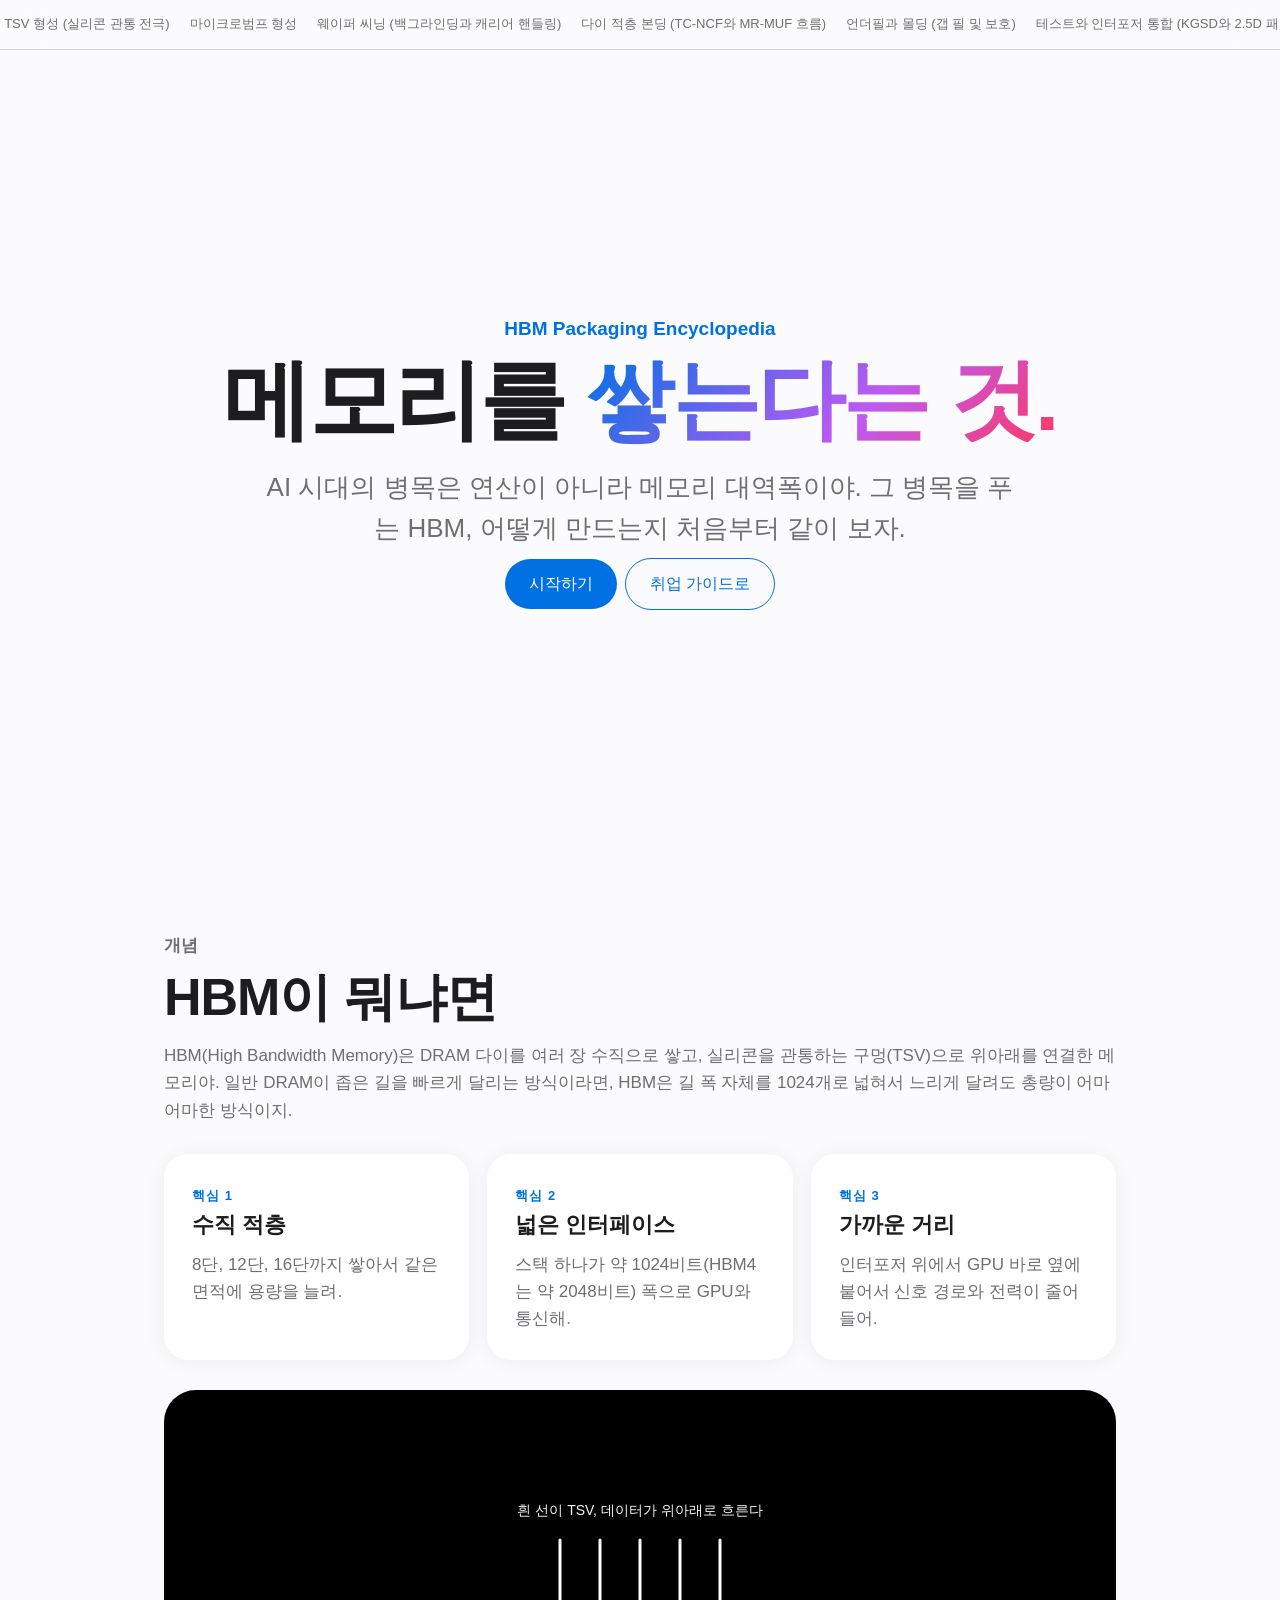
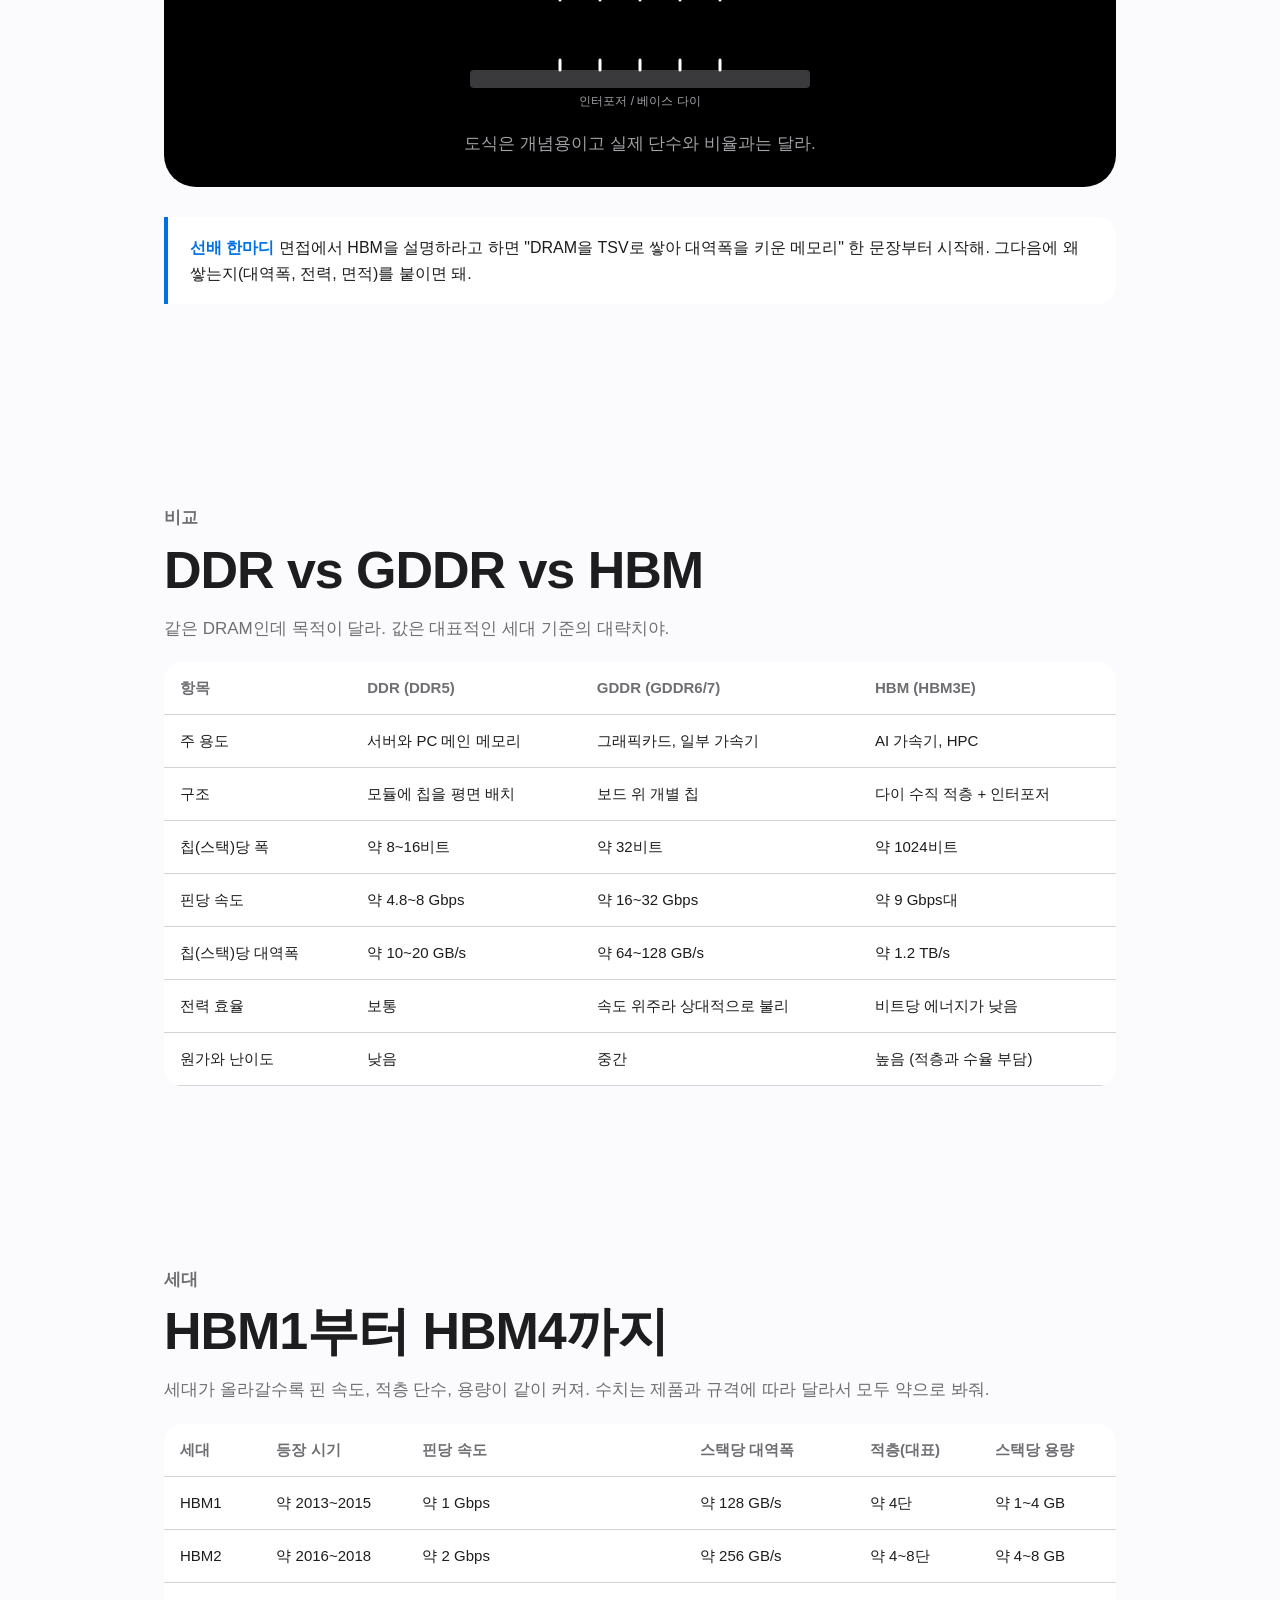
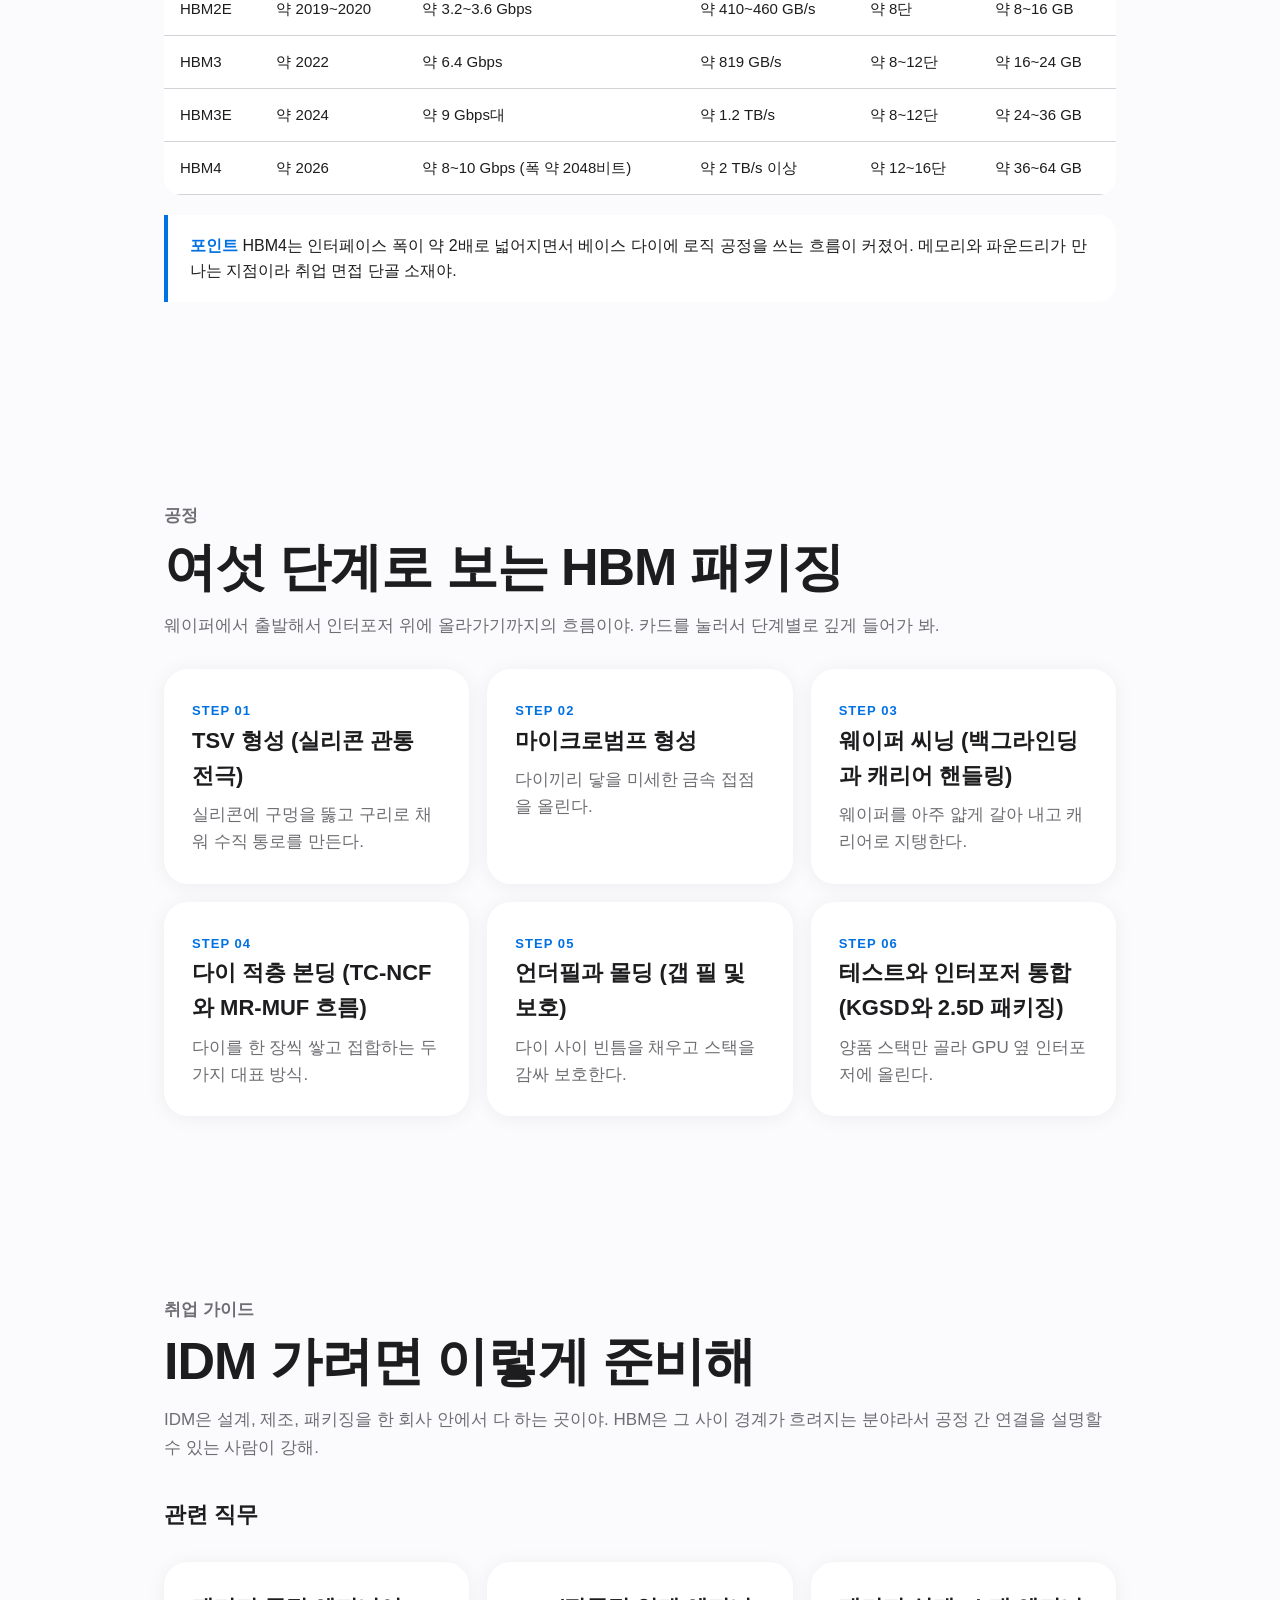
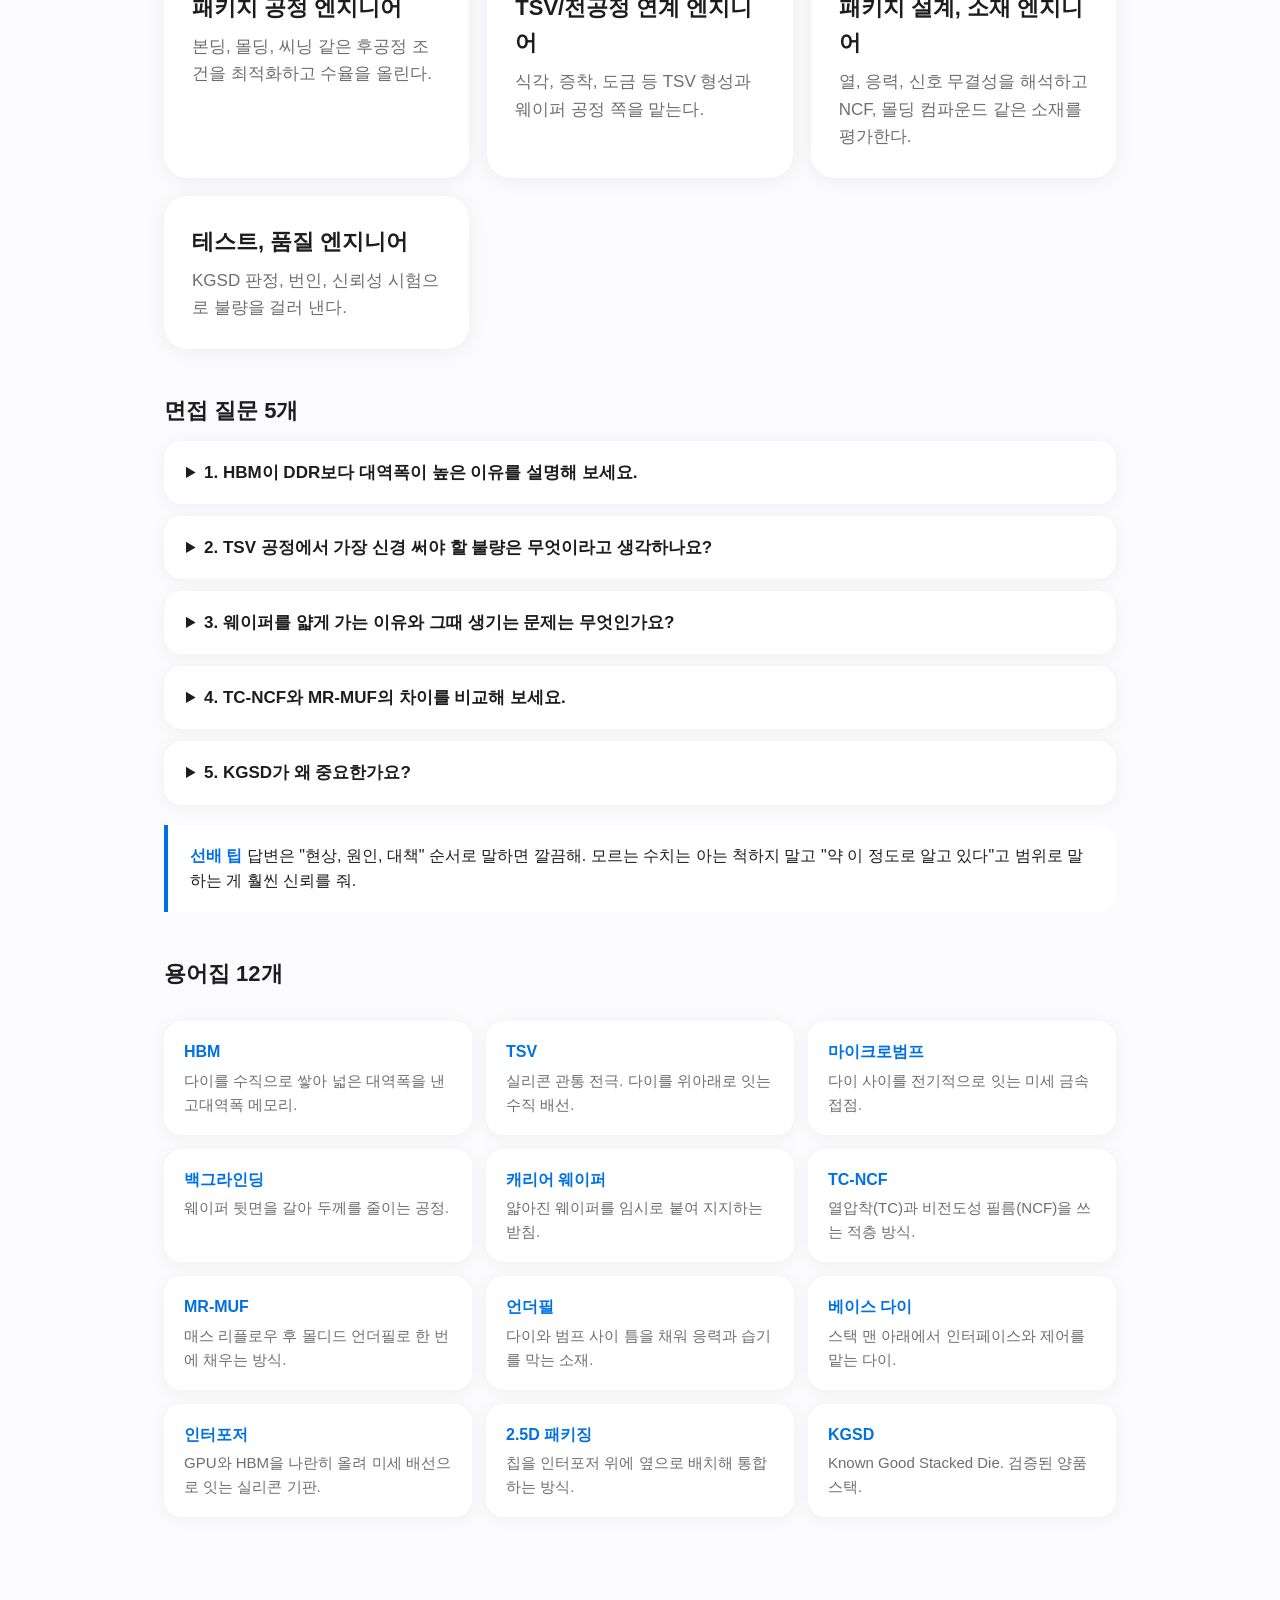
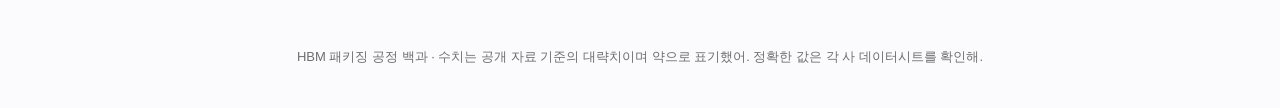
==== index.html @ b0bae5c9 "HBM 반도체 백과사전: 메인 + 공정 6개 상세페이지(애니메이션 포함) Co-Authored-By: Claude Sonnet 5.5 <noreply@anthropic.com>" ====
<!DOCTYPE html>
<html lang="ko">
<head>
<meta charset="utf-8">
<meta name="viewport" content="width=device-width,initial-scale=1">
<title>HBM 패키징 공정 백과</title>
<meta name="description" content="HBM이 무엇인지, 어떻게 쌓고 연결하는지 선배가 설명하듯 풀어 쓴 IDM 취업 준비 가이드">
<link rel="stylesheet" href="style.css">
<style>
.die{animation:drop 6s var(--ease) infinite;opacity:0}
.die.d1{animation-delay:.2s}.die.d2{animation-delay:.9s}.die.d3{animation-delay:1.6s}.die.d4{animation-delay:2.3s}
@keyframes drop{0%{transform:translateY(-70px);opacity:0}12%{opacity:1}28%{transform:translateY(0);opacity:1}85%{transform:translateY(0);opacity:1}100%{transform:translateY(0);opacity:0}}
.tsv{stroke-dasharray:60;animation:flow 2s linear infinite}
@keyframes flow{to{stroke-dashoffset:-120}}
.small{font-size:14px;color:var(--sub);margin-top:10px}
dl.gloss{display:grid;grid-template-columns:repeat(auto-fit,minmax(280px,1fr));gap:14px;margin-top:30px}
dl.gloss div{background:var(--card);border-radius:18px;padding:18px 20px;box-shadow:0 2px 16px rgba(0,0,0,.05)}
dt{font-weight:700;color:var(--blue);margin-bottom:4px}dd{color:var(--sub);font-size:15px}
details{background:var(--card);border-radius:18px;padding:18px 22px;margin-top:12px;box-shadow:0 2px 16px rgba(0,0,0,.05)}
summary{font-weight:600;cursor:pointer;font-size:17px}
details p{margin-top:10px}
.tbl{overflow-x:auto}
</style>
<noscript><style>.reveal{opacity:1!important;transform:none!important}</style></noscript>
</head>
<body>
<nav class="top">
<a href="index.html" class="on">홈</a>
<a href="#process" title="상세 페이지 준비 중">TSV 형성 (실리콘 관통 전극)</a>
<a href="#process" title="상세 페이지 준비 중">마이크로범프 형성</a>
<a href="#process" title="상세 페이지 준비 중">웨이퍼 씨닝 (백그라인딩과 캐리어 핸들링)</a>
<a href="#process" title="상세 페이지 준비 중">다이 적층 본딩 (TC-NCF와 MR-MUF 흐름)</a>
<a href="#process" title="상세 페이지 준비 중">언더필과 몰딩 (갭 필 및 보호)</a>
<a href="#process" title="상세 페이지 준비 중">테스트와 인터포저 통합 (KGSD와 2.5D 패키징)</a>
</nav>

<header class="hero">
<p class="eyebrow">HBM Packaging Encyclopedia</p>
<h1>메모리를 <span class="grad">쌓는다는 것.</span></h1>
<p class="lead">AI 시대의 병목은 연산이 아니라 메모리 대역폭이야. 그 병목을 푸는 HBM, 어떻게 만드는지 처음부터 같이 보자.</p>
<p><a class="btn" href="#concept">시작하기</a><a class="btn ghost" href="#jobs">취업 가이드로</a></p>
</header>

<section class="blk reveal" id="concept">
<p class="eyebrow">개념</p>
<h2>HBM이 뭐냐면</h2>
<p>HBM(High Bandwidth Memory)은 DRAM 다이를 여러 장 수직으로 쌓고, 실리콘을 관통하는 구멍(TSV)으로 위아래를 연결한 메모리야. 일반 DRAM이 좁은 길을 빠르게 달리는 방식이라면, HBM은 길 폭 자체를 1024개로 넓혀서 느리게 달려도 총량이 어마어마한 방식이지.</p>
<div class="grid">
<div class="card"><span class="num">핵심 1</span><h3>수직 적층</h3><p>8단, 12단, 16단까지 쌓아서 같은 면적에 용량을 늘려.</p></div>
<div class="card"><span class="num">핵심 2</span><h3>넓은 인터페이스</h3><p>스택 하나가 약 1024비트(HBM4는 약 2048비트) 폭으로 GPU와 통신해.</p></div>
<div class="card"><span class="num">핵심 3</span><h3>가까운 거리</h3><p>인터포저 위에서 GPU 바로 옆에 붙어서 신호 경로와 전력이 줄어들어.</p></div>
</div>

<div class="stage reveal" aria-label="DRAM 다이가 쌓이는 애니메이션">
<svg viewBox="0 0 420 300" width="420" role="img">
<defs><linearGradient id="g" x1="0" x2="1"><stop offset="0" stop-color="#0071e3"/><stop offset=".6" stop-color="#bf5af2"/><stop offset="1" stop-color="#ff375f"/></linearGradient></defs>
<rect x="40" y="250" width="340" height="18" rx="4" fill="#3a3a3c"/>
<text x="210" y="285" fill="#a1a1a6" font-size="12" text-anchor="middle">인터포저 / 베이스 다이</text>
<g>
<rect class="die d1" x="70" y="216" width="280" height="26" rx="5" fill="url(#g)" opacity=".95"/>
<rect class="die d2" x="70" y="184" width="280" height="26" rx="5" fill="url(#g)" opacity=".85"/>
<rect class="die d3" x="70" y="152" width="280" height="26" rx="5" fill="url(#g)" opacity=".75"/>
<rect class="die d4" x="70" y="120" width="280" height="26" rx="5" fill="url(#g)" opacity=".65"/>
</g>
<g stroke="#fff" stroke-width="3" stroke-linecap="round" fill="none">
<line class="tsv" x1="130" y1="120" x2="130" y2="250"/>
<line class="tsv" x1="170" y1="120" x2="170" y2="250"/>
<line class="tsv" x1="210" y1="120" x2="210" y2="250"/>
<line class="tsv" x1="250" y1="120" x2="250" y2="250"/>
<line class="tsv" x1="290" y1="120" x2="290" y2="250"/>
</g>
<text x="210" y="95" fill="#f5f5f7" font-size="14" text-anchor="middle">흰 선이 TSV, 데이터가 위아래로 흐른다</text>
</svg>
<p class="small" style="color:#a1a1a6">도식은 개념용이고 실제 단수와 비율과는 달라.</p>
</div>
<div class="tip"><b>선배 한마디</b> 면접에서 HBM을 설명하라고 하면 "DRAM을 TSV로 쌓아 대역폭을 키운 메모리" 한 문장부터 시작해. 그다음에 왜 쌓는지(대역폭, 전력, 면적)를 붙이면 돼.</div>
</section>

<section class="blk reveal">
<p class="eyebrow">비교</p>
<h2>DDR vs GDDR vs HBM</h2>
<p>같은 DRAM인데 목적이 달라. 값은 대표적인 세대 기준의 대략치야.</p>
<div class="tbl"><table>
<tr><th>항목</th><th>DDR (DDR5)</th><th>GDDR (GDDR6/7)</th><th>HBM (HBM3E)</th></tr>
<tr><td>주 용도</td><td>서버와 PC 메인 메모리</td><td>그래픽카드, 일부 가속기</td><td>AI 가속기, HPC</td></tr>
<tr><td>구조</td><td>모듈에 칩을 평면 배치</td><td>보드 위 개별 칩</td><td>다이 수직 적층 + 인터포저</td></tr>
<tr><td>칩(스택)당 폭</td><td>약 8~16비트</td><td>약 32비트</td><td>약 1024비트</td></tr>
<tr><td>핀당 속도</td><td>약 4.8~8 Gbps</td><td>약 16~32 Gbps</td><td>약 9 Gbps대</td></tr>
<tr><td>칩(스택)당 대역폭</td><td>약 10~20 GB/s</td><td>약 64~128 GB/s</td><td>약 1.2 TB/s</td></tr>
<tr><td>전력 효율</td><td>보통</td><td>속도 위주라 상대적으로 불리</td><td>비트당 에너지가 낮음</td></tr>
<tr><td>원가와 난이도</td><td>낮음</td><td>중간</td><td>높음 (적층과 수율 부담)</td></tr>
</table></div>
</section>

<section class="blk reveal">
<p class="eyebrow">세대</p>
<h2>HBM1부터 HBM4까지</h2>
<p>세대가 올라갈수록 핀 속도, 적층 단수, 용량이 같이 커져. 수치는 제품과 규격에 따라 달라서 모두 약으로 봐줘.</p>
<div class="tbl"><table>
<tr><th>세대</th><th>등장 시기</th><th>핀당 속도</th><th>스택당 대역폭</th><th>적층(대표)</th><th>스택당 용량</th></tr>
<tr><td>HBM1</td><td>약 2013~2015</td><td>약 1 Gbps</td><td>약 128 GB/s</td><td>약 4단</td><td>약 1~4 GB</td></tr>
<tr><td>HBM2</td><td>약 2016~2018</td><td>약 2 Gbps</td><td>약 256 GB/s</td><td>약 4~8단</td><td>약 4~8 GB</td></tr>
<tr><td>HBM2E</td><td>약 2019~2020</td><td>약 3.2~3.6 Gbps</td><td>약 410~460 GB/s</td><td>약 8단</td><td>약 8~16 GB</td></tr>
<tr><td>HBM3</td><td>약 2022</td><td>약 6.4 Gbps</td><td>약 819 GB/s</td><td>약 8~12단</td><td>약 16~24 GB</td></tr>
<tr><td>HBM3E</td><td>약 2024</td><td>약 9 Gbps대</td><td>약 1.2 TB/s</td><td>약 8~12단</td><td>약 24~36 GB</td></tr>
<tr><td>HBM4</td><td>약 2026</td><td>약 8~10 Gbps (폭 약 2048비트)</td><td>약 2 TB/s 이상</td><td>약 12~16단</td><td>약 36~64 GB</td></tr>
</table></div>
<div class="tip"><b>포인트</b> HBM4는 인터페이스 폭이 약 2배로 넓어지면서 베이스 다이에 로직 공정을 쓰는 흐름이 커졌어. 메모리와 파운드리가 만나는 지점이라 취업 면접 단골 소재야.</div>
</section>

<section class="blk reveal" id="process">
<p class="eyebrow">공정</p>
<h2>여섯 단계로 보는 HBM 패키징</h2>
<p>웨이퍼에서 출발해서 인터포저 위에 올라가기까지의 흐름이야. 카드를 눌러서 단계별로 깊게 들어가 봐.</p>
<div class="grid">
<a class="card" href="#process" title="상세 페이지 준비 중"><span class="num">STEP 01</span><h3>TSV 형성 (실리콘 관통 전극)</h3><p>실리콘에 구멍을 뚫고 구리로 채워 수직 통로를 만든다.</p></a>
<a class="card" href="#process" title="상세 페이지 준비 중"><span class="num">STEP 02</span><h3>마이크로범프 형성</h3><p>다이끼리 닿을 미세한 금속 접점을 올린다.</p></a>
<a class="card" href="#process" title="상세 페이지 준비 중"><span class="num">STEP 03</span><h3>웨이퍼 씨닝 (백그라인딩과 캐리어 핸들링)</h3><p>웨이퍼를 아주 얇게 갈아 내고 캐리어로 지탱한다.</p></a>
<a class="card" href="#process" title="상세 페이지 준비 중"><span class="num">STEP 04</span><h3>다이 적층 본딩 (TC-NCF와 MR-MUF 흐름)</h3><p>다이를 한 장씩 쌓고 접합하는 두 가지 대표 방식.</p></a>
<a class="card" href="#process" title="상세 페이지 준비 중"><span class="num">STEP 05</span><h3>언더필과 몰딩 (갭 필 및 보호)</h3><p>다이 사이 빈틈을 채우고 스택을 감싸 보호한다.</p></a>
<a class="card" href="#process" title="상세 페이지 준비 중"><span class="num">STEP 06</span><h3>테스트와 인터포저 통합 (KGSD와 2.5D 패키징)</h3><p>양품 스택만 골라 GPU 옆 인터포저에 올린다.</p></a>
</div>
</section>

<section class="blk reveal" id="jobs">
<p class="eyebrow">취업 가이드</p>
<h2>IDM 가려면 이렇게 준비해</h2>
<p>IDM은 설계, 제조, 패키징을 한 회사 안에서 다 하는 곳이야. HBM은 그 사이 경계가 흐려지는 분야라서 공정 간 연결을 설명할 수 있는 사람이 강해.</p>

<h3 style="margin-top:36px">관련 직무</h3>
<div class="grid">
<div class="card"><h3>패키지 공정 엔지니어</h3><p>본딩, 몰딩, 씨닝 같은 후공정 조건을 최적화하고 수율을 올린다.</p></div>
<div class="card"><h3>TSV/전공정 연계 엔지니어</h3><p>식각, 증착, 도금 등 TSV 형성과 웨이퍼 공정 쪽을 맡는다.</p></div>
<div class="card"><h3>패키지 설계, 소재 엔지니어</h3><p>열, 응력, 신호 무결성을 해석하고 NCF, 몰딩 컴파운드 같은 소재를 평가한다.</p></div>
<div class="card"><h3>테스트, 품질 엔지니어</h3><p>KGSD 판정, 번인, 신뢰성 시험으로 불량을 걸러 낸다.</p></div>
</div>

<h3 style="margin-top:44px">면접 질문 5개</h3>
<details><summary>1. HBM이 DDR보다 대역폭이 높은 이유를 설명해 보세요.</summary><p>핀당 속도를 올린 게 아니라 인터페이스 폭을 약 1024비트로 넓혔기 때문입니다. TSV로 다이를 수직 연결하고 인터포저로 프로세서 가까이 붙여 짧은 배선으로 넓은 폭을 낮은 전력에 구현합니다.</p></details>
<details><summary>2. TSV 공정에서 가장 신경 써야 할 불량은 무엇이라고 생각하나요?</summary><p>구리 채움의 보이드와 열팽창 차이로 인한 응력이 대표적입니다. 보이드는 저항과 신뢰성을 떨어뜨리고, 응력은 주변 소자 특성 변화와 크랙으로 이어질 수 있습니다.</p></details>
<details><summary>3. 웨이퍼를 얇게 가는 이유와 그때 생기는 문제는 무엇인가요?</summary><p>적층 높이를 줄이고 TSV 길이를 짧게 해 전기적 특성과 방열을 좋게 하려는 것입니다. 얇아질수록 휨과 파손 위험이 커서 캐리어로 지지하고 핸들링, 접착, 박리 공정을 신중히 관리해야 합니다.</p></details>
<details><summary>4. TC-NCF와 MR-MUF의 차이를 비교해 보세요.</summary><p>TC-NCF는 필름형 비전도성 소재를 다이 사이에 붙이고 열압착으로 한 층씩 접합하는 방식입니다. MR-MUF는 다이를 먼저 쌓아 리플로우로 접합한 뒤 액상 몰딩 소재로 틈을 한꺼번에 채웁니다. 방열과 생산성, 갭 필 안정성에서 장단점이 갈리며 세대와 단수에 따라 선택이 달라집니다.</p></details>
<details><summary>5. KGSD가 왜 중요한가요?</summary><p>스택 하나에 불량 다이가 하나만 있어도 전체가 불량이 되고, 비싼 GPU와 인터포저에 올린 뒤 발견하면 손실이 큽니다. 그래서 통합 전에 양품 스택을 확정하는 테스트가 수익성과 직결됩니다.</p></details>
<div class="tip"><b>선배 팁</b> 답변은 "현상, 원인, 대책" 순서로 말하면 깔끔해. 모르는 수치는 아는 척하지 말고 "약 이 정도로 알고 있다"고 범위로 말하는 게 훨씬 신뢰를 줘.</div>

<h3 style="margin-top:44px">용어집 12개</h3>
<dl class="gloss">
<div><dt>HBM</dt><dd>다이를 수직으로 쌓아 넓은 대역폭을 낸 고대역폭 메모리.</dd></div>
<div><dt>TSV</dt><dd>실리콘 관통 전극. 다이를 위아래로 잇는 수직 배선.</dd></div>
<div><dt>마이크로범프</dt><dd>다이 사이를 전기적으로 잇는 미세 금속 접점.</dd></div>
<div><dt>백그라인딩</dt><dd>웨이퍼 뒷면을 갈아 두께를 줄이는 공정.</dd></div>
<div><dt>캐리어 웨이퍼</dt><dd>얇아진 웨이퍼를 임시로 붙여 지지하는 받침.</dd></div>
<div><dt>TC-NCF</dt><dd>열압착(TC)과 비전도성 필름(NCF)을 쓰는 적층 방식.</dd></div>
<div><dt>MR-MUF</dt><dd>매스 리플로우 후 몰디드 언더필로 한 번에 채우는 방식.</dd></div>
<div><dt>언더필</dt><dd>다이와 범프 사이 틈을 채워 응력과 습기를 막는 소재.</dd></div>
<div><dt>베이스 다이</dt><dd>스택 맨 아래에서 인터페이스와 제어를 맡는 다이.</dd></div>
<div><dt>인터포저</dt><dd>GPU와 HBM을 나란히 올려 미세 배선으로 잇는 실리콘 기판.</dd></div>
<div><dt>2.5D 패키징</dt><dd>칩을 인터포저 위에 옆으로 배치해 통합하는 방식.</dd></div>
<div><dt>KGSD</dt><dd>Known Good Stacked Die. 검증된 양품 스택.</dd></div>
</dl>
</section>

<footer>HBM 패키징 공정 백과 · 수치는 공개 자료 기준의 대략치이며 약으로 표기했어. 정확한 값은 각 사 데이터시트를 확인해.</footer>
<script src="base.js"></script>
</body>
</html>
---- style.css ----
:root{--bg:#fbfbfd;--fg:#1d1d1f;--sub:#6e6e73;--card:#fff;--line:#d2d2d7;--blue:#0071e3;--grad:linear-gradient(135deg,#0071e3,#bf5af2 60%,#ff375f);--ease:cubic-bezier(.28,.11,.32,1)}
@media(prefers-color-scheme:dark){:root{--bg:#000;--fg:#f5f5f7;--sub:#a1a1a6;--card:#1c1c1e;--line:#38383a}}
*{box-sizing:border-box;margin:0}html{scroll-behavior:smooth}
body{font-family:-apple-system,BlinkMacSystemFont,"SF Pro Display","Pretendard","Apple SD Gothic Neo","Malgun Gothic",sans-serif;background:var(--bg);color:var(--fg);line-height:1.6;-webkit-font-smoothing:antialiased}
nav.top{position:sticky;top:0;z-index:50;display:flex;gap:20px;align-items:center;justify-content:center;padding:14px 20px;background:color-mix(in srgb,var(--bg) 78%,transparent);backdrop-filter:saturate(180%) blur(20px);border-bottom:1px solid var(--line);font-size:13px;overflow-x:auto;white-space:nowrap}
nav.top a{color:var(--sub);text-decoration:none;transition:.3s}nav.top a:hover,nav.top a.on{color:var(--fg)}
.hero{min-height:88vh;display:flex;flex-direction:column;align-items:center;justify-content:center;text-align:center;padding:80px 24px 40px}
.eyebrow{font-size:19px;font-weight:600;color:var(--blue);margin-bottom:10px}
h1{font-size:clamp(40px,8vw,88px);font-weight:700;letter-spacing:-.03em;line-height:1.05}
h2{font-size:clamp(28px,5vw,52px);font-weight:700;letter-spacing:-.02em;line-height:1.1;margin-bottom:16px}
h3{font-size:22px;font-weight:600;margin-bottom:8px}
.grad{background:var(--grad);-webkit-background-clip:text;background-clip:text;color:transparent}
.lead{font-size:clamp(18px,2.4vw,26px);color:var(--sub);max-width:760px;margin:20px auto 0;font-weight:500}
section.blk{max-width:1000px;margin:0 auto;padding:90px 24px}
.grid{display:grid;grid-template-columns:repeat(auto-fit,minmax(260px,1fr));gap:18px;margin-top:30px}
.card{background:var(--card);border-radius:24px;padding:28px;box-shadow:0 2px 20px rgba(0,0,0,.06);transition:transform .5s var(--ease),box-shadow .5s var(--ease)}
.card:hover{transform:translateY(-6px) scale(1.01);box-shadow:0 14px 40px rgba(0,0,0,.14)}
.card p,.blk p{color:var(--sub);font-size:17px}
a.card{text-decoration:none;color:inherit;display:block}
.num{font-size:13px;font-weight:700;color:var(--blue);letter-spacing:.08em}
.stage{background:#000;color:#fff;border-radius:32px;padding:30px;margin:30px 0;position:relative;overflow:hidden;min-height:320px;display:flex;align-items:center;justify-content:center;flex-direction:column}
.stage svg{max-width:100%;height:auto}
.btn{display:inline-block;background:var(--blue);color:#fff;border:0;padding:12px 24px;border-radius:980px;font-size:16px;cursor:pointer;text-decoration:none;margin:8px 4px;transition:.3s}.btn:hover{filter:brightness(1.15);transform:scale(1.04)}
.btn.ghost{background:transparent;color:var(--blue);border:1px solid var(--blue)}
.tip{border-left:4px solid var(--blue);background:var(--card);border-radius:0 18px 18px 0;padding:18px 22px;margin:20px 0}
.tip b{color:var(--blue)}
.reveal{opacity:0;transform:translateY(40px);transition:opacity 1s var(--ease),transform 1s var(--ease)}.reveal.in{opacity:1;transform:none}
table{width:100%;border-collapse:collapse;margin-top:20px;background:var(--card);border-radius:18px;overflow:hidden}th,td{padding:14px 16px;text-align:left;border-bottom:1px solid var(--line);font-size:15px}th{color:var(--sub);font-weight:600}
.pager{display:flex;justify-content:space-between;max-width:1000px;margin:0 auto;padding:40px 24px 80px}
footer{text-align:center;color:var(--sub);font-size:13px;padding:40px}
@media(prefers-reduced-motion:reduce){*{animation:none!important;transition:none!important}}
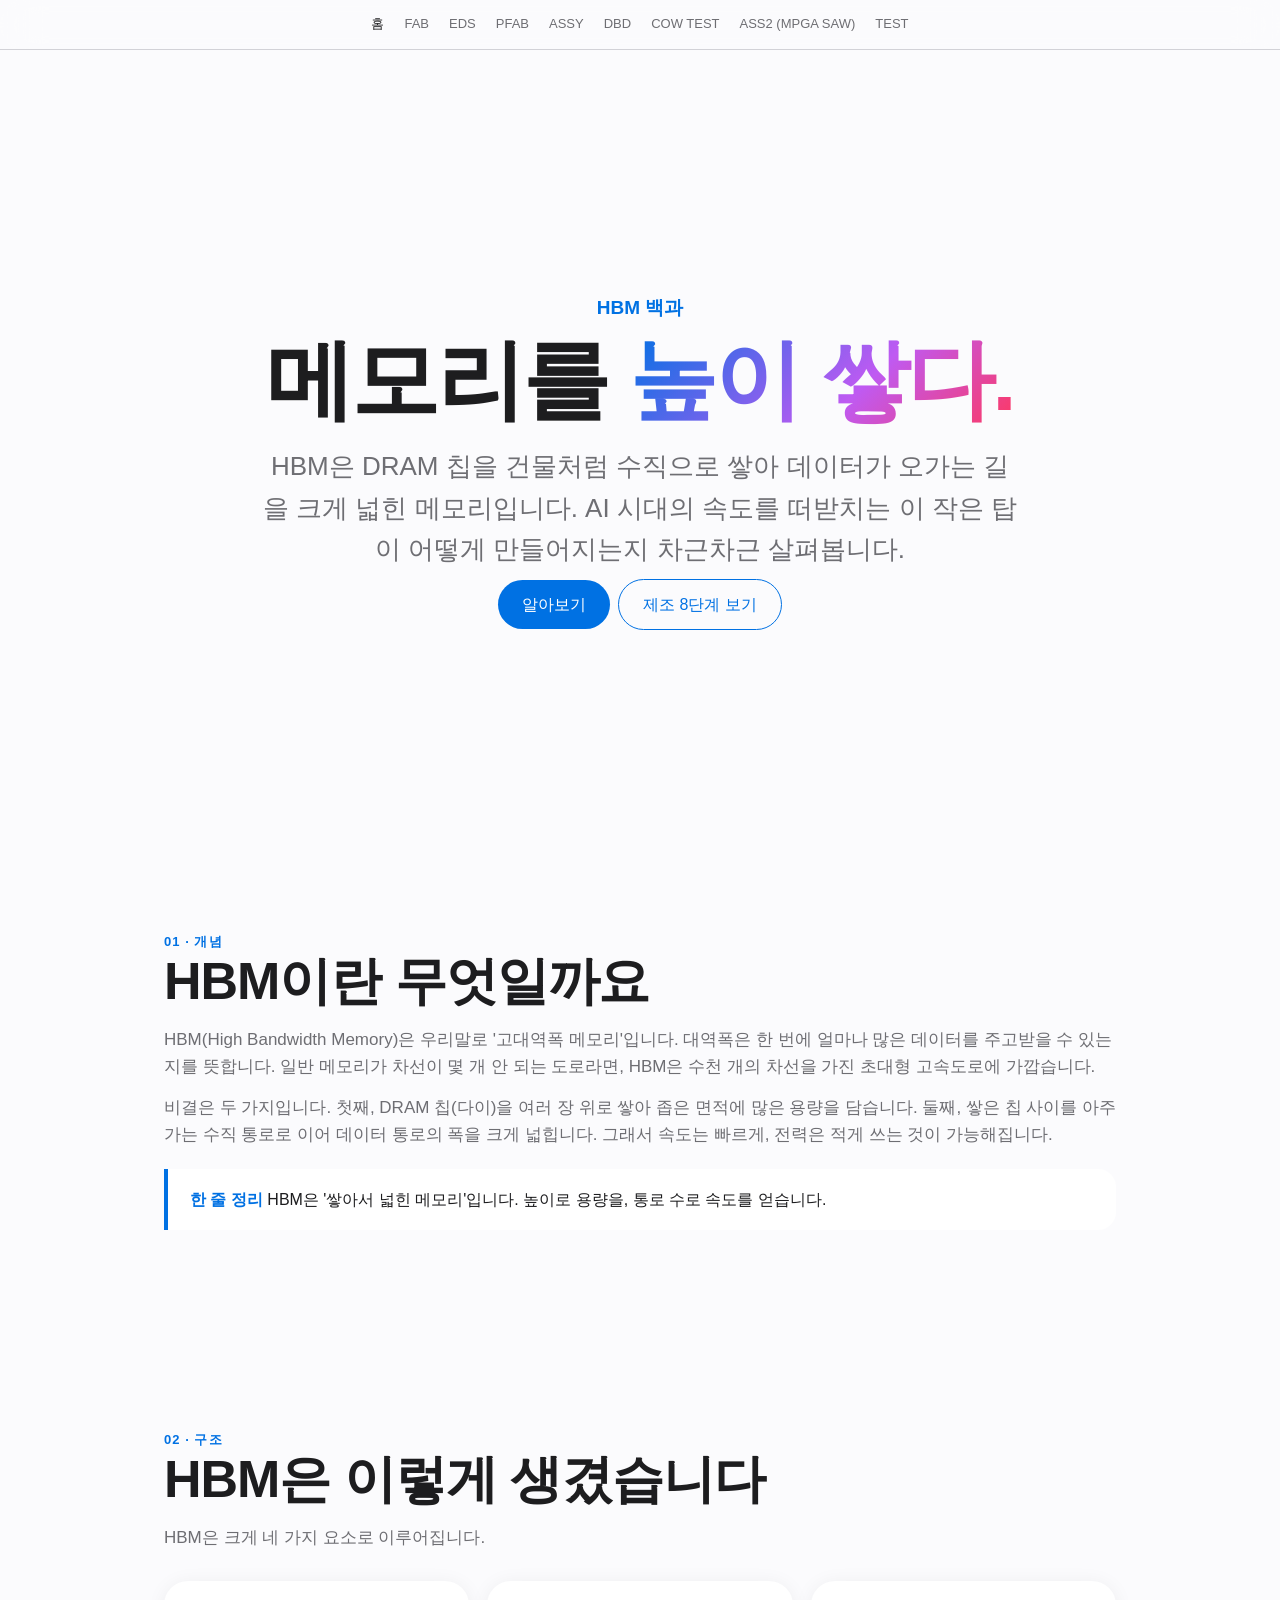
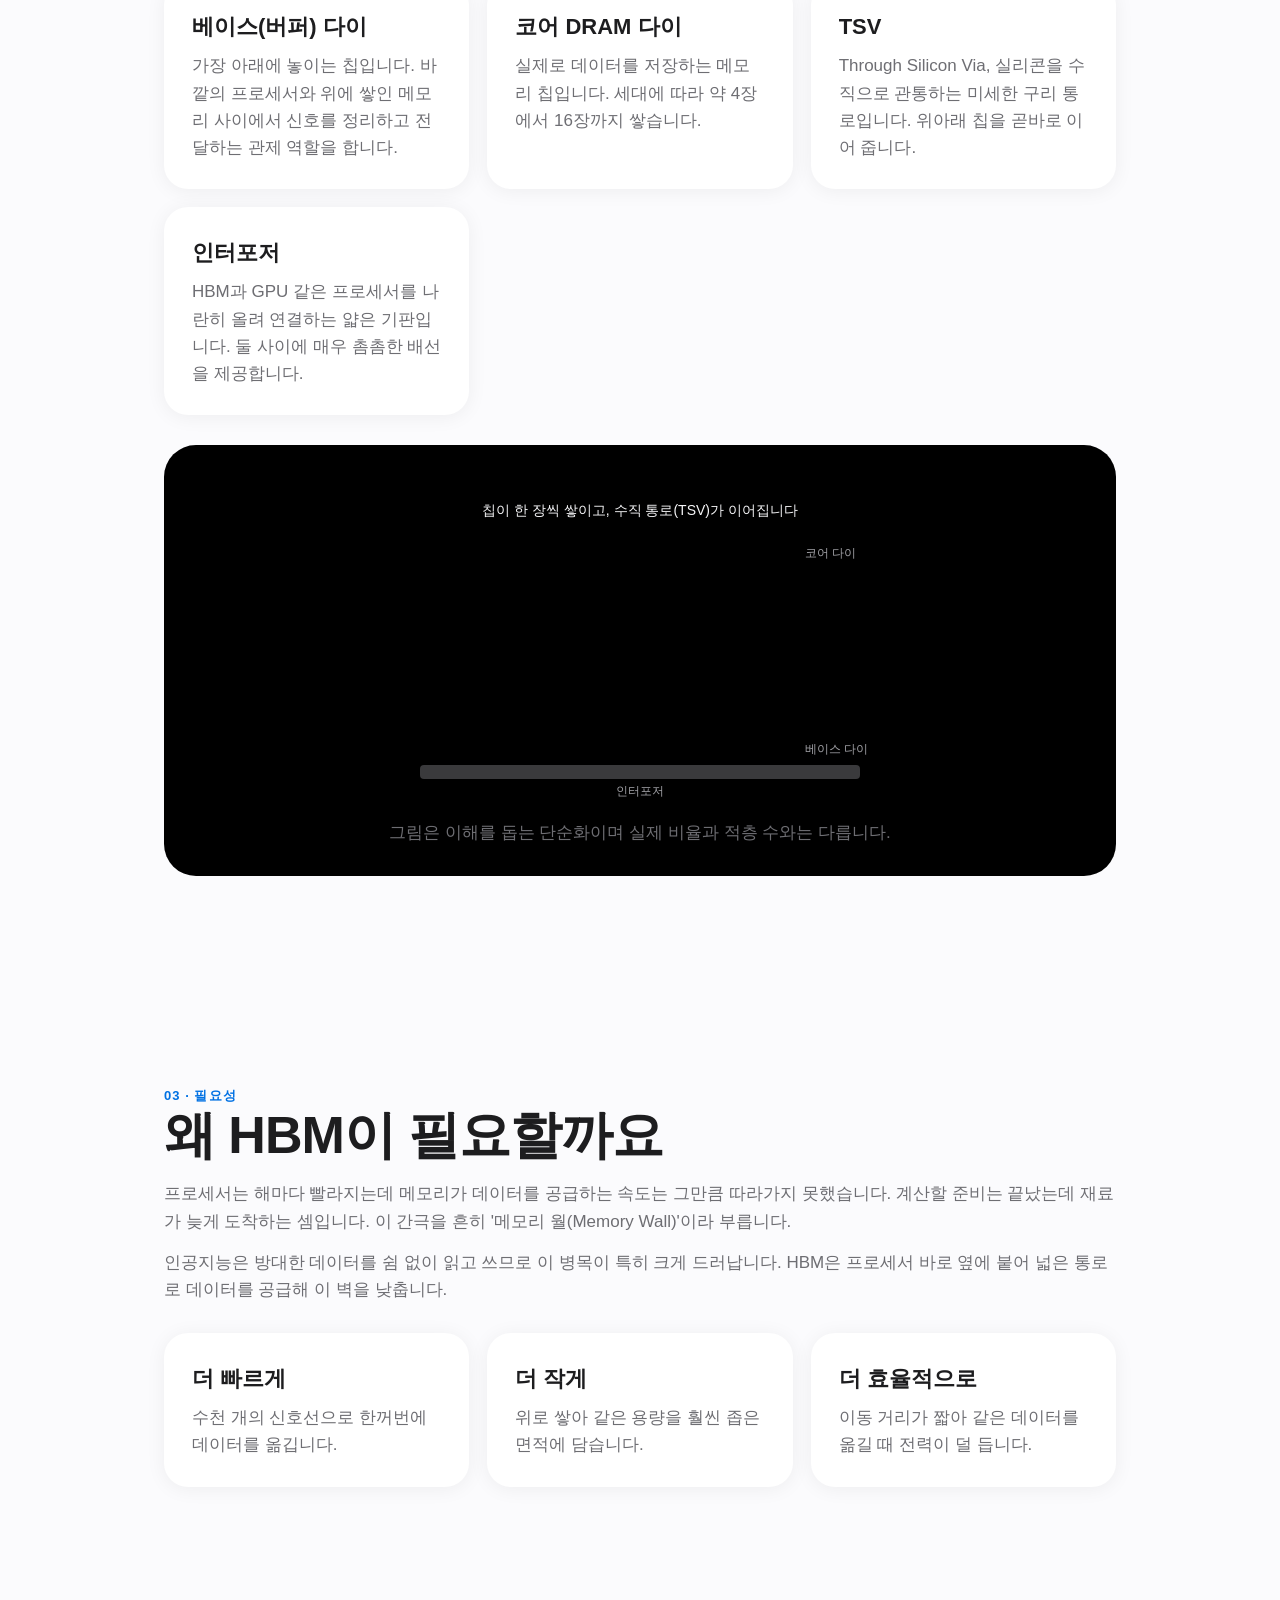
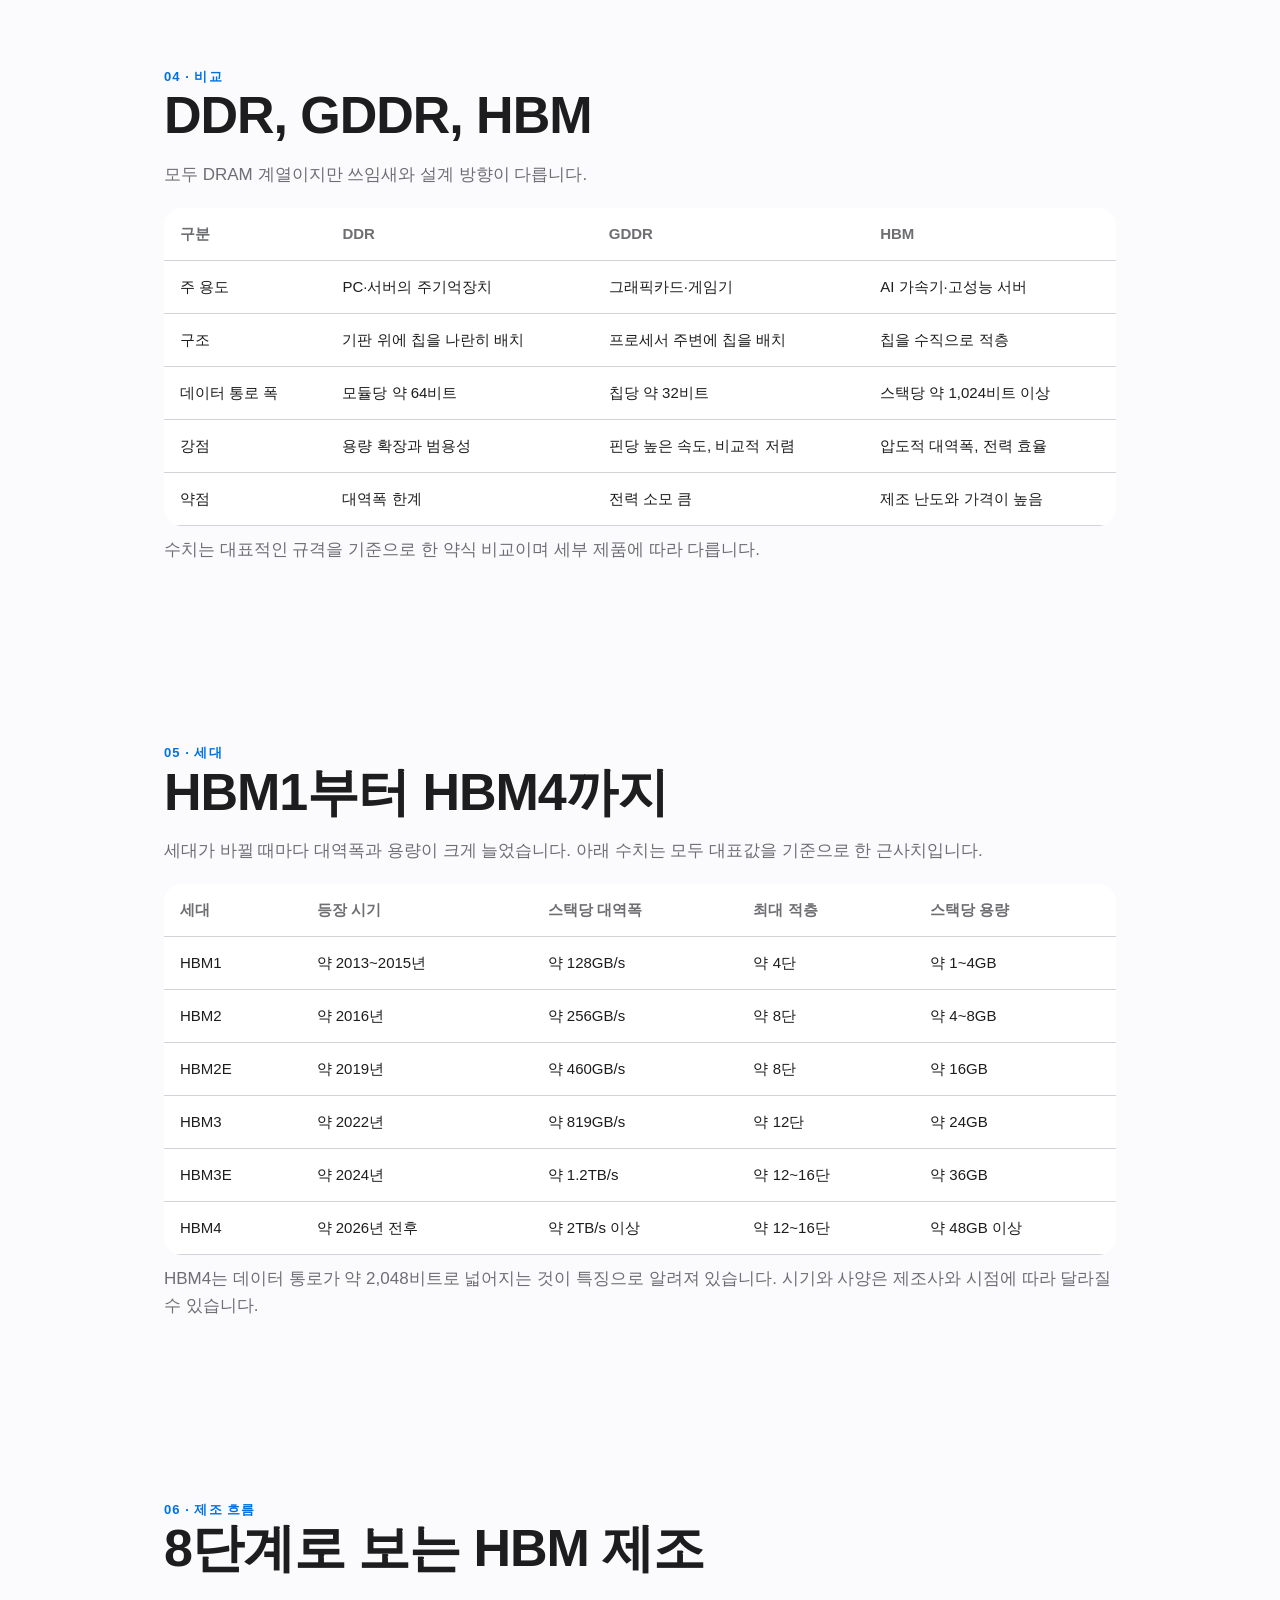
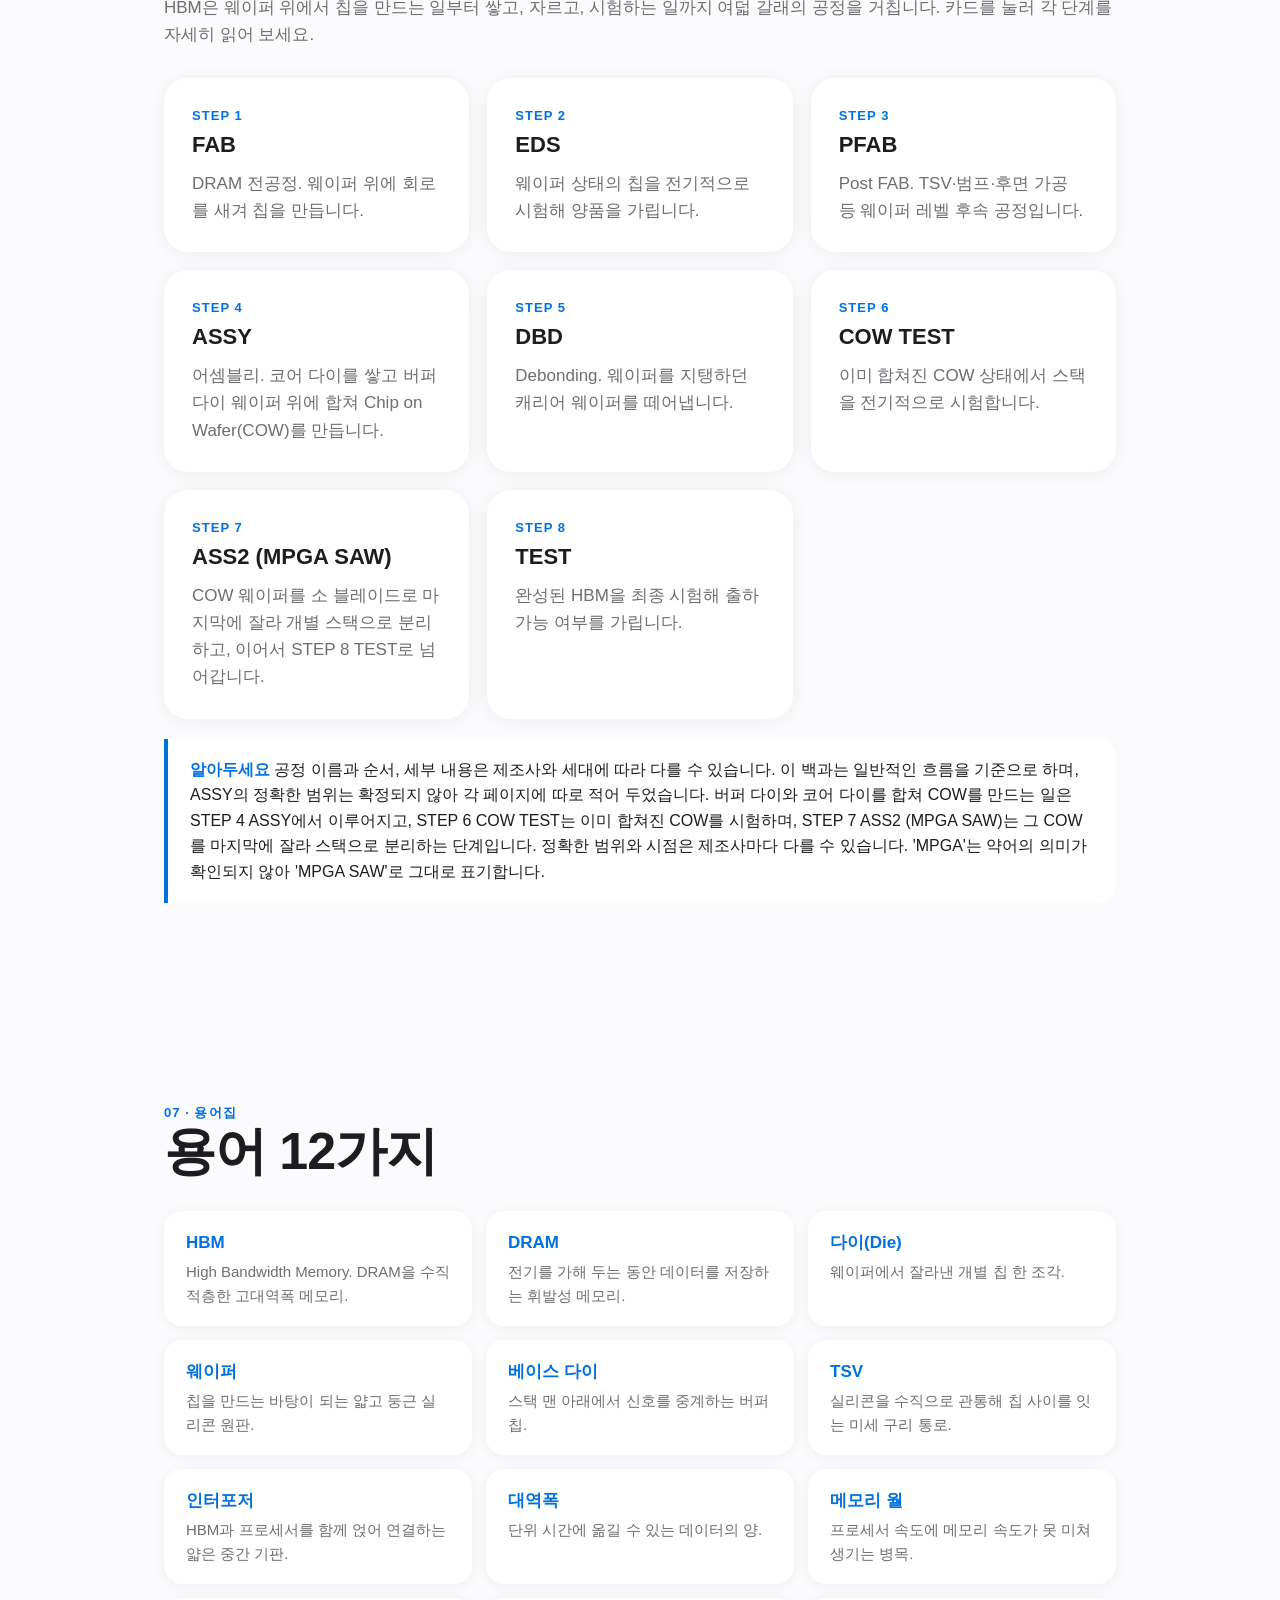
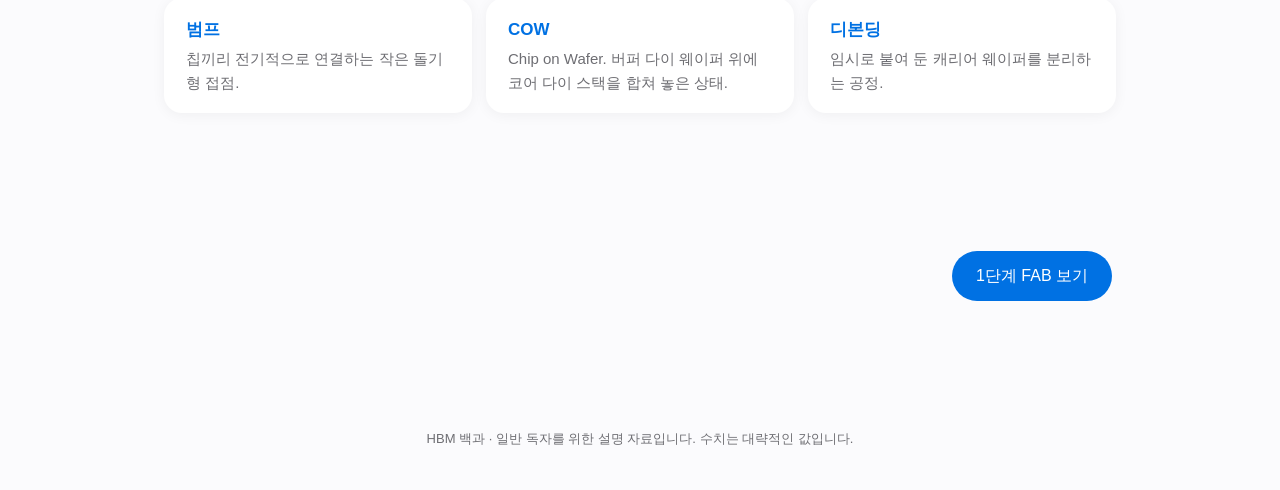
==== commit f3ae75a3: "HBM 백과사전 개편: 8단계 공정(FAB~TEST) 재구성, 취업 파트 제거, 일반 백과사전화 Co-Authored-By: Claude Sonnet 5.5 <noreply@ant" ====
--- a/index.html
+++ b/index.html
@@ -1,166 +1,177 @@
-<!DOCTYPE html>
+<!doctype html>
 <html lang="ko">
 <head>
 <meta charset="utf-8">
 <meta name="viewport" content="width=device-width,initial-scale=1">
-<title>HBM 패키징 공정 백과</title>
-<meta name="description" content="HBM이 무엇인지, 어떻게 쌓고 연결하는지 선배가 설명하듯 풀어 쓴 IDM 취업 준비 가이드">
+<title>HBM 백과 | 고대역폭 메모리 이야기</title>
+<meta name="description" content="HBM(고대역폭 메모리)의 구조, 필요성, 세대별 변화, 8단계 제조 흐름을 쉽게 풀어 쓴 백과사전.">
 <link rel="stylesheet" href="style.css">
 <style>
-.die{animation:drop 6s var(--ease) infinite;opacity:0}
-.die.d1{animation-delay:.2s}.die.d2{animation-delay:.9s}.die.d3{animation-delay:1.6s}.die.d4{animation-delay:2.3s}
-@keyframes drop{0%{transform:translateY(-70px);opacity:0}12%{opacity:1}28%{transform:translateY(0);opacity:1}85%{transform:translateY(0);opacity:1}100%{transform:translateY(0);opacity:0}}
-.tsv{stroke-dasharray:60;animation:flow 2s linear infinite}
-@keyframes flow{to{stroke-dashoffset:-120}}
-.small{font-size:14px;color:var(--sub);margin-top:10px}
-dl.gloss{display:grid;grid-template-columns:repeat(auto-fit,minmax(280px,1fr));gap:14px;margin-top:30px}
-dl.gloss div{background:var(--card);border-radius:18px;padding:18px 20px;box-shadow:0 2px 16px rgba(0,0,0,.05)}
-dt{font-weight:700;color:var(--blue);margin-bottom:4px}dd{color:var(--sub);font-size:15px}
-details{background:var(--card);border-radius:18px;padding:18px 22px;margin-top:12px;box-shadow:0 2px 16px rgba(0,0,0,.05)}
-summary{font-weight:600;cursor:pointer;font-size:17px}
-details p{margin-top:10px}
-.tbl{overflow-x:auto}
+.mini{font-size:13px;color:var(--sub);margin-top:10px}
+.dl{display:grid;grid-template-columns:repeat(auto-fit,minmax(280px,1fr));gap:14px;margin-top:30px}
+.dl div{background:var(--card);border-radius:18px;padding:18px 22px;box-shadow:0 2px 14px rgba(0,0,0,.05)}
+.dl dt{font-weight:700;color:var(--blue);font-size:17px}
+.dl dd{color:var(--sub);font-size:15px;margin-top:4px}
+.die{transform-box:fill-box;opacity:0;animation:drop 6s var(--ease) infinite}
+.d1{animation-delay:.2s}.d2{animation-delay:.6s}.d3{animation-delay:1s}.d4{animation-delay:1.4s}.d5{animation-delay:1.8s}.d6{animation-delay:2.2s}.d7{animation-delay:2.6s}.d8{animation-delay:3s}
+@keyframes drop{0%{opacity:0;transform:translateY(-70px)}12%{opacity:1;transform:translateY(0)}85%{opacity:1;transform:translateY(0)}100%{opacity:0;transform:translateY(0)}}
+.tsv{stroke-dasharray:210;stroke-dashoffset:210;animation:tsv 6s ease-in-out infinite}
+@media (prefers-reduced-motion:reduce){.die{opacity:1!important;transform:none!important;animation:none!important}.tsv{stroke-dashoffset:0!important;opacity:1!important;animation:none!important}}
+@keyframes tsv{0%,50%{stroke-dashoffset:210;opacity:0}65%{opacity:1}75%,85%{stroke-dashoffset:0;opacity:1}100%{opacity:0}}
+.cap{font-size:15px;color:#a1a1a6;margin-top:14px;text-align:center}
 </style>
-<noscript><style>.reveal{opacity:1!important;transform:none!important}</style></noscript>
 </head>
 <body>
 <nav class="top">
 <a href="index.html" class="on">홈</a>
-<a href="#process" title="상세 페이지 준비 중">TSV 형성 (실리콘 관통 전극)</a>
-<a href="#process" title="상세 페이지 준비 중">마이크로범프 형성</a>
-<a href="#process" title="상세 페이지 준비 중">웨이퍼 씨닝 (백그라인딩과 캐리어 핸들링)</a>
-<a href="#process" title="상세 페이지 준비 중">다이 적층 본딩 (TC-NCF와 MR-MUF 흐름)</a>
-<a href="#process" title="상세 페이지 준비 중">언더필과 몰딩 (갭 필 및 보호)</a>
-<a href="#process" title="상세 페이지 준비 중">테스트와 인터포저 통합 (KGSD와 2.5D 패키징)</a>
+<a href="proc-1-fab.html">FAB</a>
+<a href="proc-2-eds.html">EDS</a>
+<a href="proc-3-pfab.html">PFAB</a>
+<a href="proc-4-assy.html">ASSY</a>
+<a href="proc-5-dbd.html">DBD</a>
+<a href="proc-6-cow-test.html">COW TEST</a>
+<a href="proc-7-ass2-mpga-saw.html">ASS2 (MPGA SAW)</a>
+<a href="proc-8-test.html">TEST</a>
 </nav>
 
 <header class="hero">
-<p class="eyebrow">HBM Packaging Encyclopedia</p>
-<h1>메모리를 <span class="grad">쌓는다는 것.</span></h1>
-<p class="lead">AI 시대의 병목은 연산이 아니라 메모리 대역폭이야. 그 병목을 푸는 HBM, 어떻게 만드는지 처음부터 같이 보자.</p>
-<p><a class="btn" href="#concept">시작하기</a><a class="btn ghost" href="#jobs">취업 가이드로</a></p>
+<div class="eyebrow">HBM 백과</div>
+<h1>메모리를 <span class="grad">높이 쌓다.</span></h1>
+<p class="lead">HBM은 DRAM 칩을 건물처럼 수직으로 쌓아 데이터가 오가는 길을 크게 넓힌 메모리입니다. AI 시대의 속도를 떠받치는 이 작은 탑이 어떻게 만들어지는지 차근차근 살펴봅니다.</p>
+<p><a class="btn" href="#what">알아보기</a><a class="btn ghost" href="#flow">제조 8단계 보기</a></p>
 </header>
 
-<section class="blk reveal" id="concept">
-<p class="eyebrow">개념</p>
-<h2>HBM이 뭐냐면</h2>
-<p>HBM(High Bandwidth Memory)은 DRAM 다이를 여러 장 수직으로 쌓고, 실리콘을 관통하는 구멍(TSV)으로 위아래를 연결한 메모리야. 일반 DRAM이 좁은 길을 빠르게 달리는 방식이라면, HBM은 길 폭 자체를 1024개로 넓혀서 느리게 달려도 총량이 어마어마한 방식이지.</p>
+<section class="blk reveal" id="what">
+<div class="num">01 · 개념</div>
+<h2>HBM이란 무엇일까요</h2>
+<p>HBM(High Bandwidth Memory)은 우리말로 '고대역폭 메모리'입니다. 대역폭은 한 번에 얼마나 많은 데이터를 주고받을 수 있는지를 뜻합니다. 일반 메모리가 차선이 몇 개 안 되는 도로라면, HBM은 수천 개의 차선을 가진 초대형 고속도로에 가깝습니다.</p>
+<p style="margin-top:14px">비결은 두 가지입니다. 첫째, DRAM 칩(다이)을 여러 장 위로 쌓아 좁은 면적에 많은 용량을 담습니다. 둘째, 쌓은 칩 사이를 아주 가는 수직 통로로 이어 데이터 통로의 폭을 크게 넓힙니다. 그래서 속도는 빠르게, 전력은 적게 쓰는 것이 가능해집니다.</p>
+<div class="tip"><b>한 줄 정리</b> HBM은 '쌓아서 넓힌 메모리'입니다. 높이로 용량을, 통로 수로 속도를 얻습니다.</div>
+</section>
+
+<section class="blk reveal" id="structure">
+<div class="num">02 · 구조</div>
+<h2>HBM은 이렇게 생겼습니다</h2>
+<p>HBM은 크게 네 가지 요소로 이루어집니다.</p>
 <div class="grid">
-<div class="card"><span class="num">핵심 1</span><h3>수직 적층</h3><p>8단, 12단, 16단까지 쌓아서 같은 면적에 용량을 늘려.</p></div>
-<div class="card"><span class="num">핵심 2</span><h3>넓은 인터페이스</h3><p>스택 하나가 약 1024비트(HBM4는 약 2048비트) 폭으로 GPU와 통신해.</p></div>
-<div class="card"><span class="num">핵심 3</span><h3>가까운 거리</h3><p>인터포저 위에서 GPU 바로 옆에 붙어서 신호 경로와 전력이 줄어들어.</p></div>
+<div class="card"><h3>베이스(버퍼) 다이</h3><p>가장 아래에 놓이는 칩입니다. 바깥의 프로세서와 위에 쌓인 메모리 사이에서 신호를 정리하고 전달하는 관제 역할을 합니다.</p></div>
+<div class="card"><h3>코어 DRAM 다이</h3><p>실제로 데이터를 저장하는 메모리 칩입니다. 세대에 따라 약 4장에서 16장까지 쌓습니다.</p></div>
+<div class="card"><h3>TSV</h3><p>Through Silicon Via, 실리콘을 수직으로 관통하는 미세한 구리 통로입니다. 위아래 칩을 곧바로 이어 줍니다.</p></div>
+<div class="card"><h3>인터포저</h3><p>HBM과 GPU 같은 프로세서를 나란히 올려 연결하는 얇은 기판입니다. 둘 사이에 매우 촘촘한 배선을 제공합니다.</p></div>
 </div>
 
-<div class="stage reveal" aria-label="DRAM 다이가 쌓이는 애니메이션">
-<svg viewBox="0 0 420 300" width="420" role="img">
-<defs><linearGradient id="g" x1="0" x2="1"><stop offset="0" stop-color="#0071e3"/><stop offset=".6" stop-color="#bf5af2"/><stop offset="1" stop-color="#ff375f"/></linearGradient></defs>
-<rect x="40" y="250" width="340" height="18" rx="4" fill="#3a3a3c"/>
-<text x="210" y="285" fill="#a1a1a6" font-size="12" text-anchor="middle">인터포저 / 베이스 다이</text>
+<div class="stage reveal" id="anim">
+<svg viewBox="0 0 520 330" width="520" role="img" aria-label="DRAM 다이가 한 장씩 쌓이는 애니메이션">
+<rect x="40" y="290" width="440" height="14" rx="4" fill="#3a3a3c"/>
+<text x="260" y="320" text-anchor="middle" fill="#a1a1a6" font-size="12">인터포저</text>
 <g>
-<rect class="die d1" x="70" y="216" width="280" height="26" rx="5" fill="url(#g)" opacity=".95"/>
-<rect class="die d2" x="70" y="184" width="280" height="26" rx="5" fill="url(#g)" opacity=".85"/>
-<rect class="die d3" x="70" y="152" width="280" height="26" rx="5" fill="url(#g)" opacity=".75"/>
-<rect class="die d4" x="70" y="120" width="280" height="26" rx="5" fill="url(#g)" opacity=".65"/>
+<rect class="die d1" x="110" y="262" width="300" height="22" rx="5" fill="#bf5af2"/>
+<rect class="die d2" x="110" y="234" width="300" height="22" rx="5" fill="#0071e3"/>
+<rect class="die d3" x="110" y="206" width="300" height="22" rx="5" fill="#0a84ff"/>
+<rect class="die d4" x="110" y="178" width="300" height="22" rx="5" fill="#0071e3"/>
+<rect class="die d5" x="110" y="150" width="300" height="22" rx="5" fill="#0a84ff"/>
+<rect class="die d6" x="110" y="122" width="300" height="22" rx="5" fill="#0071e3"/>
+<rect class="die d7" x="110" y="94" width="300" height="22" rx="5" fill="#0a84ff"/>
+<rect class="die d8" x="110" y="66" width="300" height="22" rx="5" fill="#ff375f"/>
 </g>
 <g stroke="#fff" stroke-width="3" stroke-linecap="round" fill="none">
-<line class="tsv" x1="130" y1="120" x2="130" y2="250"/>
-<line class="tsv" x1="170" y1="120" x2="170" y2="250"/>
-<line class="tsv" x1="210" y1="120" x2="210" y2="250"/>
-<line class="tsv" x1="250" y1="120" x2="250" y2="250"/>
-<line class="tsv" x1="290" y1="120" x2="290" y2="250"/>
+<line class="tsv" x1="170" y1="72" x2="170" y2="282"/>
+<line class="tsv" x1="260" y1="72" x2="260" y2="282"/>
+<line class="tsv" x1="350" y1="72" x2="350" y2="282"/>
 </g>
-<text x="210" y="95" fill="#f5f5f7" font-size="14" text-anchor="middle">흰 선이 TSV, 데이터가 위아래로 흐른다</text>
+<text x="425" y="278" fill="#a1a1a6" font-size="12">베이스 다이</text>
+<text x="425" y="82" fill="#a1a1a6" font-size="12">코어 다이</text>
+<text x="260" y="40" text-anchor="middle" fill="#f5f5f7" font-size="14">칩이 한 장씩 쌓이고, 수직 통로(TSV)가 이어집니다</text>
 </svg>
-<p class="small" style="color:#a1a1a6">도식은 개념용이고 실제 단수와 비율과는 달라.</p>
-</div>
-<div class="tip"><b>선배 한마디</b> 면접에서 HBM을 설명하라고 하면 "DRAM을 TSV로 쌓아 대역폭을 키운 메모리" 한 문장부터 시작해. 그다음에 왜 쌓는지(대역폭, 전력, 면적)를 붙이면 돼.</div>
-</section>
-
-<section class="blk reveal">
-<p class="eyebrow">비교</p>
-<h2>DDR vs GDDR vs HBM</h2>
-<p>같은 DRAM인데 목적이 달라. 값은 대표적인 세대 기준의 대략치야.</p>
-<div class="tbl"><table>
-<tr><th>항목</th><th>DDR (DDR5)</th><th>GDDR (GDDR6/7)</th><th>HBM (HBM3E)</th></tr>
-<tr><td>주 용도</td><td>서버와 PC 메인 메모리</td><td>그래픽카드, 일부 가속기</td><td>AI 가속기, HPC</td></tr>
-<tr><td>구조</td><td>모듈에 칩을 평면 배치</td><td>보드 위 개별 칩</td><td>다이 수직 적층 + 인터포저</td></tr>
-<tr><td>칩(스택)당 폭</td><td>약 8~16비트</td><td>약 32비트</td><td>약 1024비트</td></tr>
-<tr><td>핀당 속도</td><td>약 4.8~8 Gbps</td><td>약 16~32 Gbps</td><td>약 9 Gbps대</td></tr>
-<tr><td>칩(스택)당 대역폭</td><td>약 10~20 GB/s</td><td>약 64~128 GB/s</td><td>약 1.2 TB/s</td></tr>
-<tr><td>전력 효율</td><td>보통</td><td>속도 위주라 상대적으로 불리</td><td>비트당 에너지가 낮음</td></tr>
-<tr><td>원가와 난이도</td><td>낮음</td><td>중간</td><td>높음 (적층과 수율 부담)</td></tr>
-</table></div>
-</section>
-
-<section class="blk reveal">
-<p class="eyebrow">세대</p>
-<h2>HBM1부터 HBM4까지</h2>
-<p>세대가 올라갈수록 핀 속도, 적층 단수, 용량이 같이 커져. 수치는 제품과 규격에 따라 달라서 모두 약으로 봐줘.</p>
-<div class="tbl"><table>
-<tr><th>세대</th><th>등장 시기</th><th>핀당 속도</th><th>스택당 대역폭</th><th>적층(대표)</th><th>스택당 용량</th></tr>
-<tr><td>HBM1</td><td>약 2013~2015</td><td>약 1 Gbps</td><td>약 128 GB/s</td><td>약 4단</td><td>약 1~4 GB</td></tr>
-<tr><td>HBM2</td><td>약 2016~2018</td><td>약 2 Gbps</td><td>약 256 GB/s</td><td>약 4~8단</td><td>약 4~8 GB</td></tr>
-<tr><td>HBM2E</td><td>약 2019~2020</td><td>약 3.2~3.6 Gbps</td><td>약 410~460 GB/s</td><td>약 8단</td><td>약 8~16 GB</td></tr>
-<tr><td>HBM3</td><td>약 2022</td><td>약 6.4 Gbps</td><td>약 819 GB/s</td><td>약 8~12단</td><td>약 16~24 GB</td></tr>
-<tr><td>HBM3E</td><td>약 2024</td><td>약 9 Gbps대</td><td>약 1.2 TB/s</td><td>약 8~12단</td><td>약 24~36 GB</td></tr>
-<tr><td>HBM4</td><td>약 2026</td><td>약 8~10 Gbps (폭 약 2048비트)</td><td>약 2 TB/s 이상</td><td>약 12~16단</td><td>약 36~64 GB</td></tr>
-</table></div>
-<div class="tip"><b>포인트</b> HBM4는 인터페이스 폭이 약 2배로 넓어지면서 베이스 다이에 로직 공정을 쓰는 흐름이 커졌어. 메모리와 파운드리가 만나는 지점이라 취업 면접 단골 소재야.</div>
-</section>
-
-<section class="blk reveal" id="process">
-<p class="eyebrow">공정</p>
-<h2>여섯 단계로 보는 HBM 패키징</h2>
-<p>웨이퍼에서 출발해서 인터포저 위에 올라가기까지의 흐름이야. 카드를 눌러서 단계별로 깊게 들어가 봐.</p>
-<div class="grid">
-<a class="card" href="#process" title="상세 페이지 준비 중"><span class="num">STEP 01</span><h3>TSV 형성 (실리콘 관통 전극)</h3><p>실리콘에 구멍을 뚫고 구리로 채워 수직 통로를 만든다.</p></a>
-<a class="card" href="#process" title="상세 페이지 준비 중"><span class="num">STEP 02</span><h3>마이크로범프 형성</h3><p>다이끼리 닿을 미세한 금속 접점을 올린다.</p></a>
-<a class="card" href="#process" title="상세 페이지 준비 중"><span class="num">STEP 03</span><h3>웨이퍼 씨닝 (백그라인딩과 캐리어 핸들링)</h3><p>웨이퍼를 아주 얇게 갈아 내고 캐리어로 지탱한다.</p></a>
-<a class="card" href="#process" title="상세 페이지 준비 중"><span class="num">STEP 04</span><h3>다이 적층 본딩 (TC-NCF와 MR-MUF 흐름)</h3><p>다이를 한 장씩 쌓고 접합하는 두 가지 대표 방식.</p></a>
-<a class="card" href="#process" title="상세 페이지 준비 중"><span class="num">STEP 05</span><h3>언더필과 몰딩 (갭 필 및 보호)</h3><p>다이 사이 빈틈을 채우고 스택을 감싸 보호한다.</p></a>
-<a class="card" href="#process" title="상세 페이지 준비 중"><span class="num">STEP 06</span><h3>테스트와 인터포저 통합 (KGSD와 2.5D 패키징)</h3><p>양품 스택만 골라 GPU 옆 인터포저에 올린다.</p></a>
+<p class="cap">그림은 이해를 돕는 단순화이며 실제 비율과 적층 수와는 다릅니다.</p>
 </div>
 </section>
 
-<section class="blk reveal" id="jobs">
-<p class="eyebrow">취업 가이드</p>
-<h2>IDM 가려면 이렇게 준비해</h2>
-<p>IDM은 설계, 제조, 패키징을 한 회사 안에서 다 하는 곳이야. HBM은 그 사이 경계가 흐려지는 분야라서 공정 간 연결을 설명할 수 있는 사람이 강해.</p>
+<section class="blk reveal" id="why">
+<div class="num">03 · 필요성</div>
+<h2>왜 HBM이 필요할까요</h2>
+<p>프로세서는 해마다 빨라지는데 메모리가 데이터를 공급하는 속도는 그만큼 따라가지 못했습니다. 계산할 준비는 끝났는데 재료가 늦게 도착하는 셈입니다. 이 간극을 흔히 '메모리 월(Memory Wall)'이라 부릅니다.</p>
+<p style="margin-top:14px">인공지능은 방대한 데이터를 쉼 없이 읽고 쓰므로 이 병목이 특히 크게 드러납니다. HBM은 프로세서 바로 옆에 붙어 넓은 통로로 데이터를 공급해 이 벽을 낮춥니다.</p>
+<div class="grid">
+<div class="card"><h3>더 빠르게</h3><p>수천 개의 신호선으로 한꺼번에 데이터를 옮깁니다.</p></div>
+<div class="card"><h3>더 작게</h3><p>위로 쌓아 같은 용량을 훨씬 좁은 면적에 담습니다.</p></div>
+<div class="card"><h3>더 효율적으로</h3><p>이동 거리가 짧아 같은 데이터를 옮길 때 전력이 덜 듭니다.</p></div>
+</div>
+</section>
 
-<h3 style="margin-top:36px">관련 직무</h3>
+<section class="blk reveal" id="compare">
+<div class="num">04 · 비교</div>
+<h2>DDR, GDDR, HBM</h2>
+<p>모두 DRAM 계열이지만 쓰임새와 설계 방향이 다릅니다.</p>
+<table>
+<thead><tr><th>구분</th><th>DDR</th><th>GDDR</th><th>HBM</th></tr></thead>
+<tbody>
+<tr><td>주 용도</td><td>PC·서버의 주기억장치</td><td>그래픽카드·게임기</td><td>AI 가속기·고성능 서버</td></tr>
+<tr><td>구조</td><td>기판 위에 칩을 나란히 배치</td><td>프로세서 주변에 칩을 배치</td><td>칩을 수직으로 적층</td></tr>
+<tr><td>데이터 통로 폭</td><td>모듈당 약 64비트</td><td>칩당 약 32비트</td><td>스택당 약 1,024비트 이상</td></tr>
+<tr><td>강점</td><td>용량 확장과 범용성</td><td>핀당 높은 속도, 비교적 저렴</td><td>압도적 대역폭, 전력 효율</td></tr>
+<tr><td>약점</td><td>대역폭 한계</td><td>전력 소모 큼</td><td>제조 난도와 가격이 높음</td></tr>
+</tbody>
+</table>
+<p class="mini">수치는 대표적인 규격을 기준으로 한 약식 비교이며 세부 제품에 따라 다릅니다.</p>
+</section>
+
+<section class="blk reveal" id="gen">
+<div class="num">05 · 세대</div>
+<h2>HBM1부터 HBM4까지</h2>
+<p>세대가 바뀔 때마다 대역폭과 용량이 크게 늘었습니다. 아래 수치는 모두 대표값을 기준으로 한 근사치입니다.</p>
+<table>
+<thead><tr><th>세대</th><th>등장 시기</th><th>스택당 대역폭</th><th>최대 적층</th><th>스택당 용량</th></tr></thead>
+<tbody>
+<tr><td>HBM1</td><td>약 2013~2015년</td><td>약 128GB/s</td><td>약 4단</td><td>약 1~4GB</td></tr>
+<tr><td>HBM2</td><td>약 2016년</td><td>약 256GB/s</td><td>약 8단</td><td>약 4~8GB</td></tr>
+<tr><td>HBM2E</td><td>약 2019년</td><td>약 460GB/s</td><td>약 8단</td><td>약 16GB</td></tr>
+<tr><td>HBM3</td><td>약 2022년</td><td>약 819GB/s</td><td>약 12단</td><td>약 24GB</td></tr>
+<tr><td>HBM3E</td><td>약 2024년</td><td>약 1.2TB/s</td><td>약 12~16단</td><td>약 36GB</td></tr>
+<tr><td>HBM4</td><td>약 2026년 전후</td><td>약 2TB/s 이상</td><td>약 12~16단</td><td>약 48GB 이상</td></tr>
+</tbody>
+</table>
+<p class="mini">HBM4는 데이터 통로가 약 2,048비트로 넓어지는 것이 특징으로 알려져 있습니다. 시기와 사양은 제조사와 시점에 따라 달라질 수 있습니다.</p>
+</section>
+
+<section class="blk reveal" id="flow">
+<div class="num">06 · 제조 흐름</div>
+<h2>8단계로 보는 HBM 제조</h2>
+<p>HBM은 웨이퍼 위에서 칩을 만드는 일부터 쌓고, 자르고, 시험하는 일까지 여덟 갈래의 공정을 거칩니다. 카드를 눌러 각 단계를 자세히 읽어 보세요.</p>
 <div class="grid">
-<div class="card"><h3>패키지 공정 엔지니어</h3><p>본딩, 몰딩, 씨닝 같은 후공정 조건을 최적화하고 수율을 올린다.</p></div>
-<div class="card"><h3>TSV/전공정 연계 엔지니어</h3><p>식각, 증착, 도금 등 TSV 형성과 웨이퍼 공정 쪽을 맡는다.</p></div>
-<div class="card"><h3>패키지 설계, 소재 엔지니어</h3><p>열, 응력, 신호 무결성을 해석하고 NCF, 몰딩 컴파운드 같은 소재를 평가한다.</p></div>
-<div class="card"><h3>테스트, 품질 엔지니어</h3><p>KGSD 판정, 번인, 신뢰성 시험으로 불량을 걸러 낸다.</p></div>
+<a class="card" href="proc-1-fab.html"><div class="num">STEP 1</div><h3>FAB</h3><p>DRAM 전공정. 웨이퍼 위에 회로를 새겨 칩을 만듭니다.</p></a>
+<a class="card" href="proc-2-eds.html"><div class="num">STEP 2</div><h3>EDS</h3><p>웨이퍼 상태의 칩을 전기적으로 시험해 양품을 가립니다.</p></a>
+<a class="card" href="proc-3-pfab.html"><div class="num">STEP 3</div><h3>PFAB</h3><p>Post FAB. TSV·범프·후면 가공 등 웨이퍼 레벨 후속 공정입니다.</p></a>
+<a class="card" href="proc-4-assy.html"><div class="num">STEP 4</div><h3>ASSY</h3><p>어셈블리. 코어 다이를 쌓고 버퍼 다이 웨이퍼 위에 합쳐 Chip on Wafer(COW)를 만듭니다.</p></a>
+<a class="card" href="proc-5-dbd.html"><div class="num">STEP 5</div><h3>DBD</h3><p>Debonding. 웨이퍼를 지탱하던 캐리어 웨이퍼를 떼어냅니다.</p></a>
+<a class="card" href="proc-6-cow-test.html"><div class="num">STEP 6</div><h3>COW TEST</h3><p>이미 합쳐진 COW 상태에서 스택을 전기적으로 시험합니다.</p></a>
+<a class="card" href="proc-7-ass2-mpga-saw.html"><div class="num">STEP 7</div><h3>ASS2 (MPGA SAW)</h3><p>COW 웨이퍼를 소 블레이드로 마지막에 잘라 개별 스택으로 분리하고, 이어서 STEP 8 TEST로 넘어갑니다.</p></a>
+<a class="card" href="proc-8-test.html"><div class="num">STEP 8</div><h3>TEST</h3><p>완성된 HBM을 최종 시험해 출하 가능 여부를 가립니다.</p></a>
 </div>
+<div class="tip"><b>알아두세요</b> 공정 이름과 순서, 세부 내용은 제조사와 세대에 따라 다를 수 있습니다. 이 백과는 일반적인 흐름을 기준으로 하며, ASSY의 정확한 범위는 확정되지 않아 각 페이지에 따로 적어 두었습니다. 버퍼 다이와 코어 다이를 합쳐 COW를 만드는 일은 STEP 4 ASSY에서 이루어지고, STEP 6 COW TEST는 이미 합쳐진 COW를 시험하며, STEP 7 ASS2 (MPGA SAW)는 그 COW를 마지막에 잘라 스택으로 분리하는 단계입니다. 정확한 범위와 시점은 제조사마다 다를 수 있습니다. 'MPGA'는 약어의 의미가 확인되지 않아 'MPGA SAW'로 그대로 표기합니다.</div>
+</section>
 
-<h3 style="margin-top:44px">면접 질문 5개</h3>
-<details><summary>1. HBM이 DDR보다 대역폭이 높은 이유를 설명해 보세요.</summary><p>핀당 속도를 올린 게 아니라 인터페이스 폭을 약 1024비트로 넓혔기 때문입니다. TSV로 다이를 수직 연결하고 인터포저로 프로세서 가까이 붙여 짧은 배선으로 넓은 폭을 낮은 전력에 구현합니다.</p></details>
-<details><summary>2. TSV 공정에서 가장 신경 써야 할 불량은 무엇이라고 생각하나요?</summary><p>구리 채움의 보이드와 열팽창 차이로 인한 응력이 대표적입니다. 보이드는 저항과 신뢰성을 떨어뜨리고, 응력은 주변 소자 특성 변화와 크랙으로 이어질 수 있습니다.</p></details>
-<details><summary>3. 웨이퍼를 얇게 가는 이유와 그때 생기는 문제는 무엇인가요?</summary><p>적층 높이를 줄이고 TSV 길이를 짧게 해 전기적 특성과 방열을 좋게 하려는 것입니다. 얇아질수록 휨과 파손 위험이 커서 캐리어로 지지하고 핸들링, 접착, 박리 공정을 신중히 관리해야 합니다.</p></details>
-<details><summary>4. TC-NCF와 MR-MUF의 차이를 비교해 보세요.</summary><p>TC-NCF는 필름형 비전도성 소재를 다이 사이에 붙이고 열압착으로 한 층씩 접합하는 방식입니다. MR-MUF는 다이를 먼저 쌓아 리플로우로 접합한 뒤 액상 몰딩 소재로 틈을 한꺼번에 채웁니다. 방열과 생산성, 갭 필 안정성에서 장단점이 갈리며 세대와 단수에 따라 선택이 달라집니다.</p></details>
-<details><summary>5. KGSD가 왜 중요한가요?</summary><p>스택 하나에 불량 다이가 하나만 있어도 전체가 불량이 되고, 비싼 GPU와 인터포저에 올린 뒤 발견하면 손실이 큽니다. 그래서 통합 전에 양품 스택을 확정하는 테스트가 수익성과 직결됩니다.</p></details>
-<div class="tip"><b>선배 팁</b> 답변은 "현상, 원인, 대책" 순서로 말하면 깔끔해. 모르는 수치는 아는 척하지 말고 "약 이 정도로 알고 있다"고 범위로 말하는 게 훨씬 신뢰를 줘.</div>
-
-<h3 style="margin-top:44px">용어집 12개</h3>
-<dl class="gloss">
-<div><dt>HBM</dt><dd>다이를 수직으로 쌓아 넓은 대역폭을 낸 고대역폭 메모리.</dd></div>
-<div><dt>TSV</dt><dd>실리콘 관통 전극. 다이를 위아래로 잇는 수직 배선.</dd></div>
-<div><dt>마이크로범프</dt><dd>다이 사이를 전기적으로 잇는 미세 금속 접점.</dd></div>
-<div><dt>백그라인딩</dt><dd>웨이퍼 뒷면을 갈아 두께를 줄이는 공정.</dd></div>
-<div><dt>캐리어 웨이퍼</dt><dd>얇아진 웨이퍼를 임시로 붙여 지지하는 받침.</dd></div>
-<div><dt>TC-NCF</dt><dd>열압착(TC)과 비전도성 필름(NCF)을 쓰는 적층 방식.</dd></div>
-<div><dt>MR-MUF</dt><dd>매스 리플로우 후 몰디드 언더필로 한 번에 채우는 방식.</dd></div>
-<div><dt>언더필</dt><dd>다이와 범프 사이 틈을 채워 응력과 습기를 막는 소재.</dd></div>
-<div><dt>베이스 다이</dt><dd>스택 맨 아래에서 인터페이스와 제어를 맡는 다이.</dd></div>
-<div><dt>인터포저</dt><dd>GPU와 HBM을 나란히 올려 미세 배선으로 잇는 실리콘 기판.</dd></div>
-<div><dt>2.5D 패키징</dt><dd>칩을 인터포저 위에 옆으로 배치해 통합하는 방식.</dd></div>
-<div><dt>KGSD</dt><dd>Known Good Stacked Die. 검증된 양품 스택.</dd></div>
+<section class="blk reveal" id="gloss">
+<div class="num">07 · 용어집</div>
+<h2>용어 12가지</h2>
+<dl class="dl">
+<div><dt>HBM</dt><dd>High Bandwidth Memory. DRAM을 수직 적층한 고대역폭 메모리.</dd></div>
+<div><dt>DRAM</dt><dd>전기를 가해 두는 동안 데이터를 저장하는 휘발성 메모리.</dd></div>
+<div><dt>다이(Die)</dt><dd>웨이퍼에서 잘라낸 개별 칩 한 조각.</dd></div>
+<div><dt>웨이퍼</dt><dd>칩을 만드는 바탕이 되는 얇고 둥근 실리콘 원판.</dd></div>
+<div><dt>베이스 다이</dt><dd>스택 맨 아래에서 신호를 중계하는 버퍼 칩.</dd></div>
+<div><dt>TSV</dt><dd>실리콘을 수직으로 관통해 칩 사이를 잇는 미세 구리 통로.</dd></div>
+<div><dt>인터포저</dt><dd>HBM과 프로세서를 함께 얹어 연결하는 얇은 중간 기판.</dd></div>
+<div><dt>대역폭</dt><dd>단위 시간에 옮길 수 있는 데이터의 양.</dd></div>
+<div><dt>메모리 월</dt><dd>프로세서 속도에 메모리 속도가 못 미쳐 생기는 병목.</dd></div>
+<div><dt>범프</dt><dd>칩끼리 전기적으로 연결하는 작은 돌기형 접점.</dd></div>
+<div><dt>COW</dt><dd>Chip on Wafer. 버퍼 다이 웨이퍼 위에 코어 다이 스택을 합쳐 놓은 상태.</dd></div>
+<div><dt>디본딩</dt><dd>임시로 붙여 둔 캐리어 웨이퍼를 분리하는 공정.</dd></div>
 </dl>
 </section>
 
-<footer>HBM 패키징 공정 백과 · 수치는 공개 자료 기준의 대략치이며 약으로 표기했어. 정확한 값은 각 사 데이터시트를 확인해.</footer>
+<div class="pager"><span></span><a class="btn" href="proc-1-fab.html">1단계 FAB 보기</a></div>
+<footer>HBM 백과 · 일반 독자를 위한 설명 자료입니다. 수치는 대략적인 값입니다.</footer>
 <script src="base.js"></script>
 </body>
 </html>
